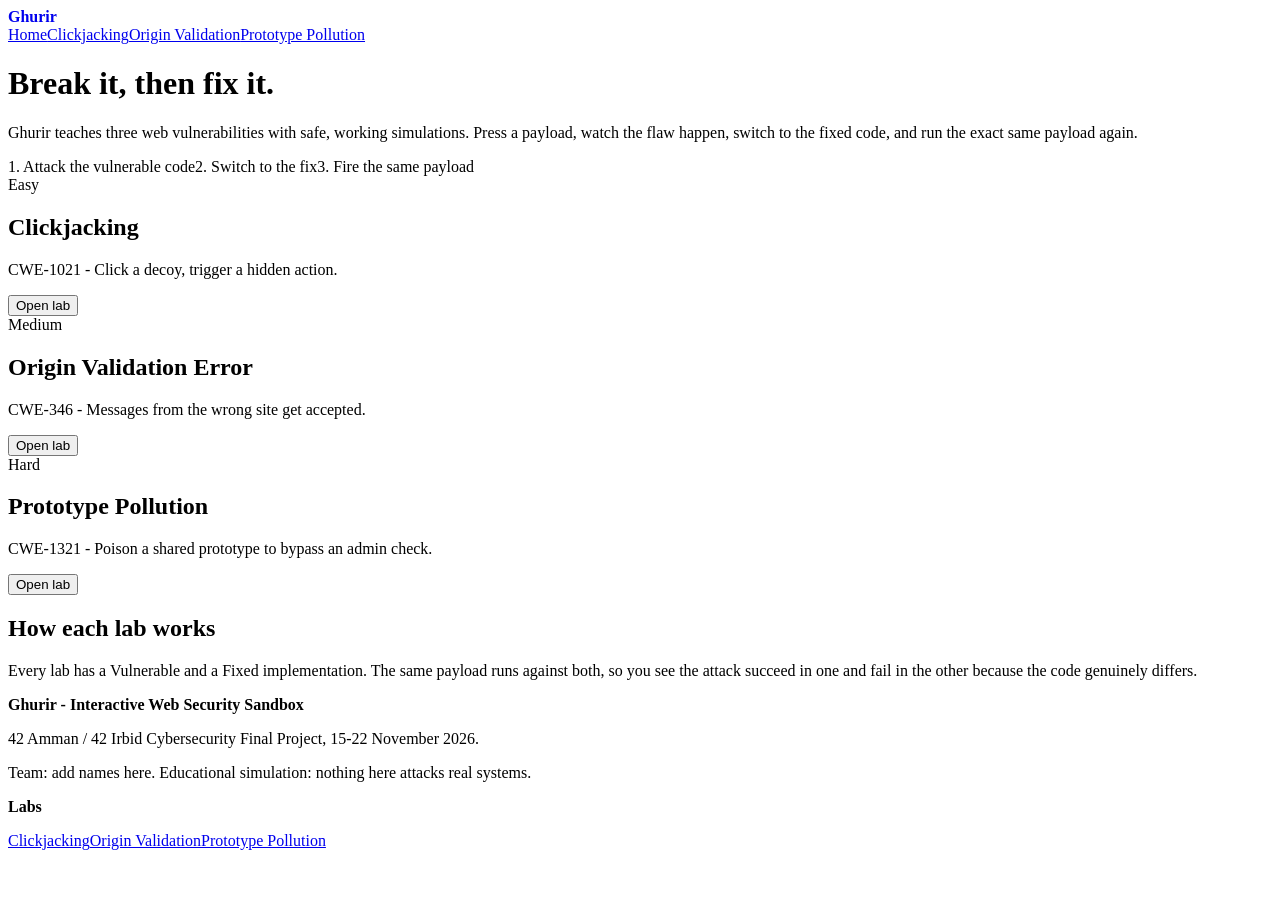
==== index.html @ cf8984d3 "fixed some directories and edited the code with prettier" ====
<!doctype html>
<html lang="en">
  <head>
    <meta charset="utf-8" />
    <meta name="viewport" content="width=device-width,initial-scale=1" />
    <title>Ghurir - Interactive Web Security Sandbox</title>
    <link rel="stylesheet" href="css/style.css" />
  </head>
  <body>
    <header>
      <nav>
        <a href="index.html" style="text-decoration: none"><b>Ghurir</b></a>
        <div class="links">
          <a href="index.html" class="here">Home</a
          ><a href="clickjacking.html">Clickjacking</a
          ><a href="origin-validation.html">Origin Validation</a
          ><a href="prototype-pollution.html">Prototype Pollution</a>
        </div>
      </nav>
    </header>
    <main>
      <div class="hero">
        <h1>Break it, then fix it.</h1>
        <p>
          Ghurir teaches three web vulnerabilities with safe, working
          simulations. Press a payload, watch the flaw happen, switch to the
          fixed code, and run the exact same payload again.
        </p>
        <div class="flow">
          <span class="r">1. Attack the vulnerable code</span
          ><span class="g">2. Switch to the fix</span
          ><span>3. Fire the same payload</span>
        </div>
      </div>
      <div class="grid">
        <div class="card">
          <span class="pill Easy">Easy</span>
          <h2>Clickjacking</h2>
          <p>CWE-1021 - Click a decoy, trigger a hidden action.</p>
          <a href="clickjacking.html"><button>Open lab</button></a>
        </div>
        <div class="card">
          <span class="pill Medium">Medium</span>
          <h2>Origin Validation Error</h2>
          <p>CWE-346 - Messages from the wrong site get accepted.</p>
          <a href="origin-validation.html"><button>Open lab</button></a>
        </div>
        <div class="card">
          <span class="pill Hard">Hard</span>
          <h2>Prototype Pollution</h2>
          <p>CWE-1321 - Poison a shared prototype to bypass an admin check.</p>
          <a href="prototype-pollution.html"><button>Open lab</button></a>
        </div>
      </div>
      <section class="card how">
        <h2>How each lab works</h2>
        <p>
          Every lab has a Vulnerable and a Fixed implementation. The same
          payload runs against both, so you see the attack succeed in one and
          fail in the other because the code genuinely differs.
        </p>
      </section>
    </main>
    <footer>
      <div class="foot">
        <div>
          <p><b>Ghurir - Interactive Web Security Sandbox</b></p>
          <p>
            42 Amman / 42 Irbid Cybersecurity Final Project, 15-22 November
            2026.
          </p>
          <p>
            Team: add names here. Educational simulation: nothing here attacks
            real systems.
          </p>
        </div>
        <div>
          <p><b>Labs</b></p>
          <a href="clickjacking.html">Clickjacking</a
          ><a href="origin-validation.html">Origin Validation</a
          ><a href="prototype-pollution.html">Prototype Pollution</a>
        </div>
      </div>
    </footer>
  </body>
</html>
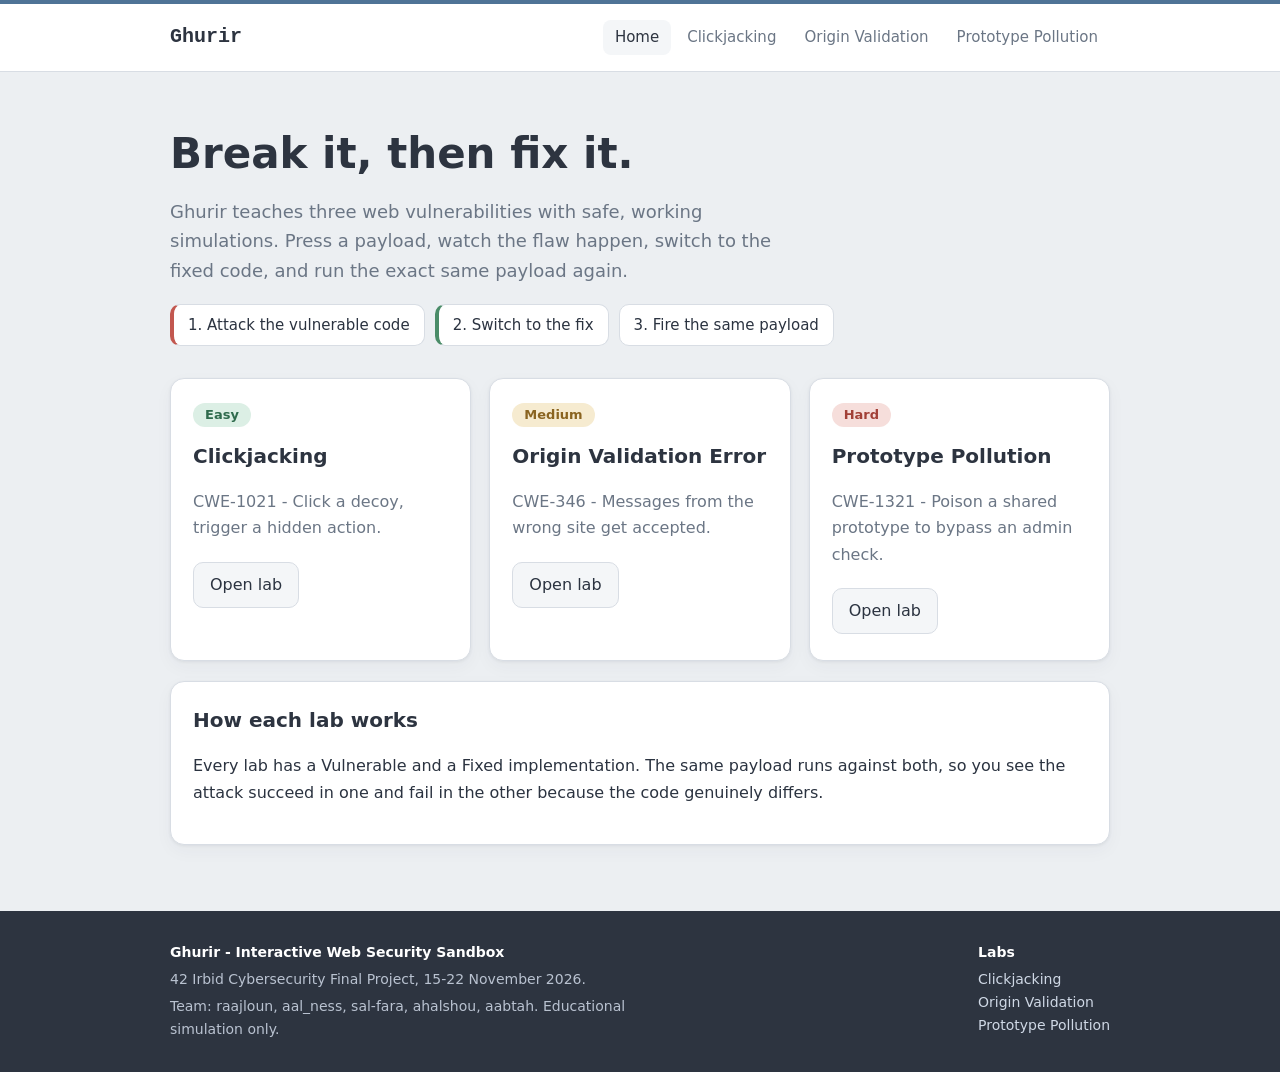
==== commit fd064405: "fixes again" ====
--- a/index.html
+++ b/index.html
@@ -4,17 +4,17 @@
     <meta charset="utf-8" />
     <meta name="viewport" content="width=device-width,initial-scale=1" />
     <title>Ghurir - Interactive Web Security Sandbox</title>
-    <link rel="stylesheet" href="css/style.css" />
+    <link rel="stylesheet" href="assets/css/style.css" />
   </head>
   <body>
     <header>
       <nav>
         <a href="index.html" style="text-decoration: none"><b>Ghurir</b></a>
         <div class="links">
-          <a href="index.html" class="here">Home</a
-          ><a href="clickjacking.html">Clickjacking</a
-          ><a href="origin-validation.html">Origin Validation</a
-          ><a href="prototype-pollution.html">Prototype Pollution</a>
+          <a href="index.html" class="here">Home</a>
+          <a href="labs/clickjacking.html">Clickjacking</a>
+          <a href="labs/origin-validation.html">Origin Validation</a>
+          <a href="labs/prototype-pollution.html">Prototype Pollution</a>
         </div>
       </nav>
     </header>
@@ -27,9 +27,9 @@
           fixed code, and run the exact same payload again.
         </p>
         <div class="flow">
-          <span class="r">1. Attack the vulnerable code</span
-          ><span class="g">2. Switch to the fix</span
-          ><span>3. Fire the same payload</span>
+          <span class="r">1. Attack the vulnerable code</span>
+          <span class="g">2. Switch to the fix</span>
+          <span>3. Fire the same payload</span>
         </div>
       </div>
       <div class="grid">
@@ -37,19 +37,19 @@
           <span class="pill Easy">Easy</span>
           <h2>Clickjacking</h2>
           <p>CWE-1021 - Click a decoy, trigger a hidden action.</p>
-          <a href="clickjacking.html"><button>Open lab</button></a>
+          <a href="labs/clickjacking.html"><button>Open lab</button></a>
         </div>
         <div class="card">
           <span class="pill Medium">Medium</span>
           <h2>Origin Validation Error</h2>
           <p>CWE-346 - Messages from the wrong site get accepted.</p>
-          <a href="origin-validation.html"><button>Open lab</button></a>
+          <a href="labs/origin-validation.html"><button>Open lab</button></a>
         </div>
         <div class="card">
           <span class="pill Hard">Hard</span>
           <h2>Prototype Pollution</h2>
           <p>CWE-1321 - Poison a shared prototype to bypass an admin check.</p>
-          <a href="prototype-pollution.html"><button>Open lab</button></a>
+          <a href="labs/prototype-pollution.html"><button>Open lab</button></a>
         </div>
       </div>
       <section class="card how">
@@ -65,20 +65,17 @@
       <div class="foot">
         <div>
           <p><b>Ghurir - Interactive Web Security Sandbox</b></p>
+          <p>42 Irbid Cybersecurity Final Project, 15-22 November 2026.</p>
           <p>
-            42 Amman / 42 Irbid Cybersecurity Final Project, 15-22 November
-            2026.
-          </p>
-          <p>
-            Team: add names here. Educational simulation: nothing here attacks
-            real systems.
+            Team: raajloun, aal_ness, sal-fara, ahalshou, aabtah. Educational
+            simulation only.
           </p>
         </div>
         <div>
           <p><b>Labs</b></p>
-          <a href="clickjacking.html">Clickjacking</a
-          ><a href="origin-validation.html">Origin Validation</a
-          ><a href="prototype-pollution.html">Prototype Pollution</a>
+          <a href="labs/clickjacking.html">Clickjacking</a>
+          <a href="labs/origin-validation.html">Origin Validation</a>
+          <a href="labs/prototype-pollution.html">Prototype Pollution</a>
         </div>
       </div>
     </footer>
--- a/assets/css/style.css
+++ b/assets/css/style.css
@@ -0,0 +1,430 @@
+:root {
+  --bg: #eceff2;
+  --card: #fff;
+  --bd: #d8dde4;
+  --tx: #2b3340;
+  --mu: #6b7685;
+  --ac: #4f7396;
+  --soft: #f4f6f8;
+  --slate: #2d3440;
+  --bad: #c2574f;
+  --ok: #4a8c68;
+}
+* {
+  box-sizing: border-box;
+}
+body {
+  margin: 0;
+  background: var(--bg);
+  color: var(--tx);
+  font:
+    16px/1.65 system-ui,
+    -apple-system,
+    "Segoe UI",
+    sans-serif;
+  min-height: 100vh;
+  display: flex;
+  flex-direction: column;
+}
+body::before {
+  content: "";
+  position: fixed;
+  inset: 0 0 auto;
+  height: 4px;
+  background: var(--ac);
+  z-index: 9;
+  transition: background 0.3s;
+}
+body[data-state="vulnerable"]::before {
+  background: var(--bad);
+}
+body[data-state="fixed"]::before {
+  background: var(--ok);
+}
+header {
+  background: var(--card);
+  border-bottom: 1px solid var(--bd);
+  margin-top: 4px;
+}
+nav,
+main,
+.foot {
+  width: 100%;
+  max-width: 980px;
+  margin: auto;
+  padding: 16px 20px;
+}
+nav {
+  display: flex;
+  justify-content: space-between;
+  align-items: center;
+  gap: 12px;
+  flex-wrap: wrap;
+}
+nav b {
+  font:
+    700 20px ui-monospace,
+    Menlo,
+    Consolas,
+    monospace;
+  color: var(--slate);
+}
+nav .links {
+  display: flex;
+  gap: 4px;
+  flex-wrap: wrap;
+}
+nav .links a {
+  color: var(--mu);
+  text-decoration: none;
+  padding: 5px 12px;
+  border-radius: 8px;
+  font-size: 15px;
+}
+nav .links a:hover,
+nav .links a.here {
+  background: var(--soft);
+  color: var(--slate);
+}
+main {
+  flex: 1;
+}
+a {
+  color: var(--ac);
+}
+h1 {
+  font-size: clamp(28px, 5vw, 42px);
+  line-height: 1.15;
+  margin: 0.3em 0;
+  color: var(--slate);
+}
+h2 {
+  font-size: 20px;
+  margin: 0 0 10px;
+  color: var(--slate);
+}
+.tag {
+  display: inline-block;
+  margin: 0 0 6px;
+  padding: 2px 12px;
+  border: 1px solid var(--bd);
+  border-radius: 99px;
+  color: var(--ac);
+  font:
+    13px ui-monospace,
+    monospace;
+  background: var(--card);
+}
+.hero {
+  padding: 30px 0 6px;
+}
+.hero p {
+  font-size: 18px;
+  color: var(--mu);
+  max-width: 620px;
+}
+.flow {
+  display: flex;
+  gap: 10px;
+  flex-wrap: wrap;
+  margin: 18px 0 26px;
+}
+.flow span {
+  padding: 8px 14px;
+  border-radius: 10px;
+  border: 1px solid var(--bd);
+  background: var(--card);
+  font-size: 15px;
+}
+.flow .r {
+  border-left: 4px solid var(--bad);
+}
+.flow .g {
+  border-left: 4px solid var(--ok);
+}
+.card {
+  background: var(--card);
+  border: 1px solid var(--bd);
+  border-radius: 14px;
+  padding: 22px;
+  margin: 20px 0;
+  box-shadow:
+    0 1px 3px #2b334012,
+    0 6px 18px #2b33400a;
+}
+.grid {
+  display: grid;
+  grid-template-columns: repeat(auto-fit, minmax(260px, 1fr));
+  gap: 18px;
+}
+.grid .card {
+  margin: 0;
+  transition:
+    transform 0.2s,
+    box-shadow 0.2s;
+}
+.grid .card:hover {
+  transform: translateY(-3px);
+  box-shadow: 0 10px 24px #2b334018;
+}
+.grid h2 {
+  margin-top: 12px;
+}
+.grid p {
+  color: var(--mu);
+}
+.pill {
+  display: inline-block;
+  border-radius: 99px;
+  padding: 1px 12px;
+  font-size: 13px;
+  font-weight: 600;
+  color: #2f6b4d;
+  background: #dcefe5;
+}
+.pill.Medium {
+  color: #8a6420;
+  background: #f6ebd0;
+}
+.pill.Hard {
+  color: #a24037;
+  background: #f6dedb;
+}
+.lab {
+  counter-reset: s;
+}
+.lab section.card h2::before {
+  counter-increment: s;
+  content: counter(s);
+  display: inline-grid;
+  place-items: center;
+  width: 28px;
+  height: 28px;
+  margin-right: 10px;
+  border-radius: 50%;
+  background: var(--soft);
+  border: 1px solid var(--bd);
+  color: var(--ac);
+  font-size: 15px;
+}
+.steps {
+  color: var(--mu);
+  margin: 0 0 12px;
+}
+.steps b {
+  color: var(--tx);
+}
+pre {
+  background: var(--slate);
+  color: #e4e8ee;
+  border-radius: 10px;
+  padding: 12px 0;
+  overflow-x: auto;
+  font:
+    13.5px/1.7 ui-monospace,
+    Menlo,
+    Consolas,
+    monospace;
+  margin: 0 0 12px;
+}
+pre span {
+  display: block;
+  padding: 0 14px;
+  white-space: pre;
+}
+pre .hl {
+  background: #c2574f40;
+  border-left: 4px solid #e57f77;
+  font-weight: 700;
+  color: #fff;
+}
+pre.fix .hl {
+  background: #4a8c6840;
+  border-left-color: #6fc79a;
+}
+button {
+  background: var(--soft);
+  color: var(--tx);
+  border: 1px solid var(--bd);
+  border-radius: 10px;
+  padding: 9px 16px;
+  cursor: pointer;
+  font: inherit;
+  margin: 4px 6px 4px 0;
+  transition:
+    transform 0.1s,
+    border-color 0.2s,
+    background 0.2s;
+}
+button:hover,
+button:focus-visible {
+  border-color: var(--ac);
+  background: #fff;
+  outline: none;
+}
+button:active {
+  transform: scale(0.97);
+}
+button.atk {
+  background: #fbefee;
+  border-color: #e6bcb8;
+  color: #8c3b34;
+}
+button.atk:hover {
+  border-color: var(--bad);
+}
+button[data-reset] {
+  background: none;
+}
+button[data-rerun] {
+  background: #e8eff6;
+  border-color: #b9cde0;
+  color: #2f5272;
+}
+.sw {
+  display: inline-flex;
+  padding: 4px;
+  border-radius: 12px;
+  background: var(--soft);
+  border: 1px solid var(--bd);
+  margin: 0 0 12px;
+}
+.sw button {
+  margin: 0;
+  border: 0;
+  background: none;
+  padding: 8px 22px;
+  font-weight: 600;
+  color: var(--mu);
+}
+.sw button.on {
+  color: #fff;
+  background: var(--bad);
+}
+.sw button[data-mode="fixed"].on {
+  background: var(--ok);
+}
+.out {
+  margin: 14px 0;
+  padding: 14px 16px;
+  border-left: 5px solid var(--bd);
+  background: var(--soft);
+  border-radius: 10px;
+}
+.out strong {
+  display: block;
+  font-size: 18px;
+}
+.out.bad {
+  border-color: var(--bad);
+  background: #fbeeed;
+}
+.out.bad strong {
+  color: var(--bad);
+}
+.out.bad strong::before {
+  content: "\2716  ";
+}
+.out.good {
+  border-color: var(--ok);
+  background: #ebf5ef;
+}
+.out.good strong {
+  color: var(--ok);
+}
+.out.good strong::before {
+  content: "\2714  ";
+}
+.stage {
+  position: relative;
+  height: 110px;
+  background: #dfe4ea;
+  border-radius: 12px;
+  overflow: hidden;
+  margin: 10px 0;
+}
+.stage iframe {
+  position: absolute;
+  inset: 0;
+  width: 100%;
+  height: 100%;
+  border: 0;
+  opacity: 0;
+  pointer-events: none;
+}
+.stage iframe.live {
+  pointer-events: auto;
+}
+.fake {
+  padding: 0;
+  white-space: nowrap;
+  position: absolute;
+  left: 10px;
+  top: 32px;
+  width: 150px;
+  height: 38px;
+  background: #16a34a;
+  color: #fff;
+  border: 0;
+  margin: 0;
+  border-radius: 6px;
+}
+.stage .hint {
+  position: absolute;
+  right: 12px;
+  top: 8px;
+  color: var(--mu);
+  font-size: 13px;
+}
+#log {
+  padding-left: 18px;
+  font:
+    13px ui-monospace,
+    monospace;
+  color: var(--mu);
+  max-height: 180px;
+  overflow: auto;
+}
+#balance {
+  font-size: 22px;
+  color: var(--ac);
+}
+#inspect {
+  background: var(--soft) !important;
+  color: var(--tx);
+  border: 1px solid var(--bd);
+  border-radius: 10px;
+  font:
+    13px/1.6 ui-monospace,
+    monospace;
+  overflow-x: auto;
+}
+footer {
+  background: var(--slate);
+  color: #b9c2d0;
+  font-size: 14px;
+  margin-top: 30px;
+}
+.foot {
+  display: flex;
+  justify-content: space-between;
+  gap: 20px;
+  flex-wrap: wrap;
+  padding-top: 26px;
+  padding-bottom: 26px;
+}
+footer b {
+  color: #fff;
+}
+footer a {
+  color: #cfd8e5;
+  display: block;
+  text-decoration: none;
+}
+footer a:hover {
+  color: #fff;
+}
+footer p {
+  margin: 4px 0;
+  max-width: 460px;
+}
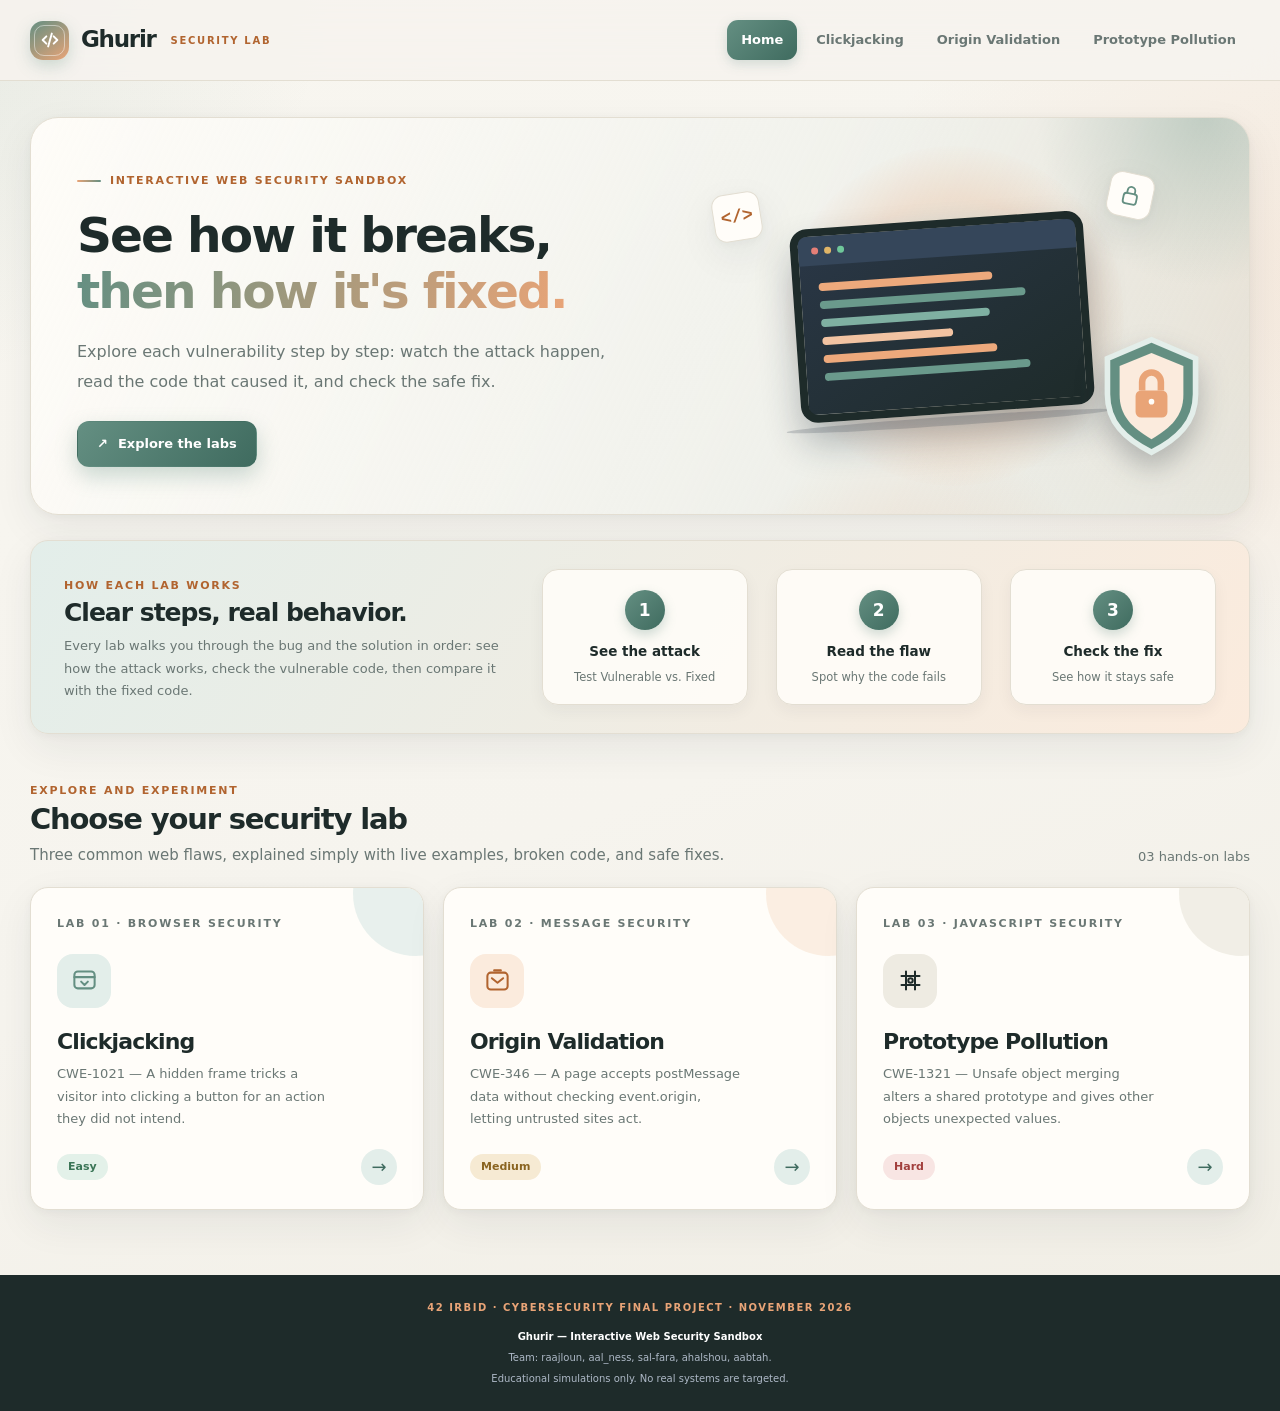
==== commit e6796ccd: ":)" ====
--- a/index.html
+++ b/index.html
@@ -1,83 +1,113 @@
 <!doctype html>
 <html lang="en">
-  <head>
-    <meta charset="utf-8" />
-    <meta name="viewport" content="width=device-width,initial-scale=1" />
-    <title>Ghurir - Interactive Web Security Sandbox</title>
-    <link rel="stylesheet" href="assets/css/style.css" />
-  </head>
-  <body>
-    <header>
-      <nav>
-        <a href="index.html" style="text-decoration: none"><b>Ghurir</b></a>
-        <div class="links">
-          <a href="index.html" class="here">Home</a>
-          <a href="labs/clickjacking.html">Clickjacking</a>
-          <a href="labs/origin-validation.html">Origin Validation</a>
-          <a href="labs/prototype-pollution.html">Prototype Pollution</a>
-        </div>
-      </nav>
-    </header>
-    <main>
-      <div class="hero">
-        <h1>Break it, then fix it.</h1>
-        <p>
-          Ghurir teaches three web vulnerabilities with safe, working
-          simulations. Press a payload, watch the flaw happen, switch to the
-          fixed code, and run the exact same payload again.
-        </p>
-        <div class="flow">
-          <span class="r">1. Attack the vulnerable code</span>
-          <span class="g">2. Switch to the fix</span>
-          <span>3. Fire the same payload</span>
-        </div>
+<head>
+  <meta charset="utf-8" />
+  <meta name="viewport" content="width=device-width,initial-scale=1" />
+  <meta name="theme-color" content="#F6F4EE" />
+  <meta name="description" content="Ghurir — three safe, interactive web security labs where you see how vulnerabilities happen, read the broken code, and check the fix." />
+  <title>Ghurir — Interactive Web Security Sandbox</title>
+  <link rel="stylesheet" href="assets/css/style.css" />
+</head>
+<body>
+<header>
+  <nav aria-label="Primary navigation">
+    <a class="brand" href="index.html" aria-label="Ghurir home">
+      <span class="brand-mark"><svg viewBox="0 0 24 24" fill="none" stroke="currentColor" stroke-width="2.1" stroke-linecap="round" stroke-linejoin="round" aria-hidden="true"><path d="m8 8-4 4 4 4M16 8l4 4-4 4M14 5l-4 14"/></svg></span>
+      <span class="brand-name">Ghurir</span><span class="brand-meta">Security Lab</span>
+    </a>
+    <div class="links">
+      <a href="index.html" class="here" aria-current="page">Home</a>
+      <a href="labs/clickjacking.html">Clickjacking</a>
+      <a href="labs/origin-validation.html">Origin Validation</a>
+      <a href="labs/prototype-pollution.html">Prototype Pollution</a>
+    </div>
+  </nav>
+</header>
+<main class="home-main">
+  <section class="hero" aria-labelledby="hero-title">
+    <div class="hero-copy">
+      <span class="eyebrow">Interactive web security sandbox</span>
+      <h1 id="hero-title">See how it breaks,<br /><em>then how it's fixed.</em></h1>
+      <p>Explore each vulnerability step by step: watch the attack happen, read the code that caused it, and check the safe fix.</p>
+      <div class="hero-actions">
+        <a class="btn btn-primary" href="#labs"><span aria-hidden="true">↗</span> Explore the labs</a>
       </div>
-      <div class="grid">
-        <div class="card">
-          <span class="pill Easy">Easy</span>
-          <h2>Clickjacking</h2>
-          <p>CWE-1021 - Click a decoy, trigger a hidden action.</p>
-          <a href="labs/clickjacking.html"><button>Open lab</button></a>
-        </div>
-        <div class="card">
-          <span class="pill Medium">Medium</span>
-          <h2>Origin Validation Error</h2>
-          <p>CWE-346 - Messages from the wrong site get accepted.</p>
-          <a href="labs/origin-validation.html"><button>Open lab</button></a>
-        </div>
-        <div class="card">
-          <span class="pill Hard">Hard</span>
-          <h2>Prototype Pollution</h2>
-          <p>CWE-1321 - Poison a shared prototype to bypass an admin check.</p>
-          <a href="labs/prototype-pollution.html"><button>Open lab</button></a>
-        </div>
+    </div>
+    <div class="hero-art" aria-hidden="true">
+      <div class="art-halo"></div>
+      <div class="art-screen">
+        <div class="art-screen-top"><span class="art-dot"></span><span class="art-dot"></span><span class="art-dot"></span></div>
+        <div class="art-screen-code"><div class="code-line c2"></div><div class="code-line c3"></div><div class="code-line c5"></div><div class="code-line c4"></div><div class="code-line c2"></div><div class="code-line c3"></div></div>
       </div>
-      <section class="card how">
-        <h2>How each lab works</h2>
-        <p>
-          Every lab has a Vulnerable and a Fixed implementation. The same
-          payload runs against both, so you see the attack succeed in one and
-          fail in the other because the code genuinely differs.
-        </p>
-      </section>
-    </main>
-    <footer>
-      <div class="foot">
-        <div>
-          <p><b>Ghurir - Interactive Web Security Sandbox</b></p>
-          <p>42 Irbid Cybersecurity Final Project, 15-22 November 2026.</p>
-          <p>
-            Team: raajloun, aal_ness, sal-fara, ahalshou, aabtah. Educational
-            simulation only.
-          </p>
-        </div>
-        <div>
-          <p><b>Labs</b></p>
-          <a href="labs/clickjacking.html">Clickjacking</a>
-          <a href="labs/origin-validation.html">Origin Validation</a>
-          <a href="labs/prototype-pollution.html">Prototype Pollution</a>
-        </div>
+      <div class="art-shield"><svg viewBox="0 0 110 128" fill="none"><path d="M55 4 102 24v38c0 30-19 48-47 62C27 110 8 92 8 62V24L55 4Z" style="fill:var(--primary);stroke:var(--primary-soft)" stroke-width="6"/><path d="M55 18 89 32v31c0 22-13 35-34 47-21-12-34-25-34-47V32l34-14Z" style="fill:var(--accent-soft)"/><rect x="38" y="58" width="34" height="29" rx="6" style="fill:var(--accent)"/><path d="M45 58v-9a10 10 0 0 1 20 0v9" style="stroke:var(--accent)" stroke-width="7"/><circle cx="55" cy="70" r="3" style="fill:var(--card)"/></svg></div>
+      <div class="art-spark code">&lt;/&gt;</div>
+      <div class="art-spark lock"><svg width="23" height="23" viewBox="0 0 24 24" fill="none" stroke="currentColor" stroke-width="1.9" stroke-linecap="round"><rect x="5" y="10" width="14" height="11" rx="3"/><path d="M8 10V7a4 4 0 1 1 8 0v3"/></svg></div>
+    </div>
+  </section>
+  <section class="card how" id="how-it-works">
+    <div>
+      <span class="section-kicker">How each lab works</span>
+      <h2>Clear steps, real behavior.</h2>
+      <p>Every lab walks you through the bug and the solution in order: see how the attack works, check the vulnerable code, then compare it with the fixed code.</p>
+    </div>
+    <div class="flow">
+      <div class="flow-step">
+        <div class="flow-num">1</div>
+        <b>See the attack</b>
+        <small>Test Vulnerable vs. Fixed</small>
       </div>
-    </footer>
-  </body>
-</html>
+      <div class="flow-step">
+        <div class="flow-num">2</div>
+        <b>Read the flaw</b>
+        <small>Spot why the code fails</small>
+      </div>
+      <div class="flow-step">
+        <div class="flow-num">3</div>
+        <b>Check the fix</b>
+        <small>See how it stays safe</small>
+      </div>
+    </div>
+  </section>
+  <div id="labs" class="section-heading">
+    <div>
+      <span class="section-kicker">Explore and experiment</span>
+      <h2>Choose your security lab</h2>
+      <p>Three common web flaws, explained simply with live examples, broken code, and safe fixes.</p>
+    </div>
+    <span class="section-note">03 hands-on labs</span>
+  </div>
+  <section class="grid" aria-label="Security labs">
+    <article class="card lab-card" style="--lab-tint:var(--primary-soft);--lab-icon:var(--primary)">
+      <span class="lab-num">Lab 01 · Browser security</span>
+      <div class="lab-icon"><svg viewBox="0 0 24 24" fill="none" stroke="currentColor" stroke-width="1.8" stroke-linecap="round" stroke-linejoin="round" aria-hidden="true"><rect x="3" y="4" width="18" height="15" rx="3"/><path d="M3 9h18m-12 4 3 3 3-3"/></svg></div>
+      <h3>Clickjacking</h3>
+      <p>CWE-1021 — A hidden frame tricks a visitor into clicking a button for an action they did not intend.</p>
+      <div class="card-bottom"><span class="pill Easy">Easy</span><a class="round-arrow" href="labs/clickjacking.html" aria-label="Open Clickjacking lab">→</a></div>
+    </article>
+    <article class="card lab-card" style="--lab-tint:var(--accent-soft);--lab-icon:var(--accent-deep)">
+      <span class="lab-num">Lab 02 · Message security</span>
+      <div class="lab-icon"><svg viewBox="0 0 24 24" fill="none" stroke="currentColor" stroke-width="1.8" stroke-linecap="round" stroke-linejoin="round" aria-hidden="true"><rect x="3" y="5" width="18" height="15" rx="3"/><path d="m7 10 5 4 5-4M9 3h6"/></svg></div>
+      <h3>Origin Validation</h3>
+      <p>CWE-346 — A page accepts postMessage data without checking event.origin, letting untrusted sites act.</p>
+      <div class="card-bottom"><span class="pill Medium">Medium</span><a class="round-arrow" href="labs/origin-validation.html" aria-label="Open Origin Validation lab">→</a></div>
+    </article>
+    <article class="card lab-card" style="--lab-tint:var(--bg-2);--lab-icon:var(--code)">
+      <span class="lab-num">Lab 03 · JavaScript security</span>
+      <div class="lab-icon"><svg viewBox="0 0 24 24" fill="none" stroke="currentColor" stroke-width="1.8" stroke-linecap="round" stroke-linejoin="round" aria-hidden="true"><path d="M4 8h16M8 4v16M16 4v16M4 16h16"/><circle cx="12" cy="12" r="2"/></svg></div>
+      <h3>Prototype Pollution</h3>
+      <p>CWE-1321 — Unsafe object merging alters a shared prototype and gives other objects unexpected values.</p>
+      <div class="card-bottom"><span class="pill Hard">Hard</span><a class="round-arrow" href="labs/prototype-pollution.html" aria-label="Open Prototype Pollution lab">→</a></div>
+    </article>
+  </section>
+</main>
+<footer>
+  <div class="foot">
+    <p class="footer-kicker">42 Irbid · Cybersecurity Final Project · November 2026</p>
+    <p><b>Ghurir — Interactive Web Security Sandbox</b></p>
+    <p>Team: raajloun, aal_ness, sal-fara, ahalshou, aabtah.</p>
+    <p>Educational simulations only. No real systems are targeted.</p>
+  </div>
+</footer>
+<script src="assets/js/ui.js"></script>
+</body>
+</html>
--- a/assets/css/style.css
+++ b/assets/css/style.css
@@ -1,430 +1,409 @@
+/* ==========================================================
+   GHURIR — Unified visual identity (Sage × Soft Apricot)
+   Change a colour ONCE in :root and the whole site follows.
+   ========================================================== */
+
+/* 1. DESIGN TOKENS ---------------------------------------- */
 :root {
-  --bg: #eceff2;
-  --card: #fff;
-  --bd: #d8dde4;
-  --tx: #2b3340;
-  --mu: #6b7685;
-  --ac: #4f7396;
-  --soft: #f4f6f8;
-  --slate: #2d3440;
-  --bad: #c2574f;
-  --ok: #4a8c68;
-}
-* {
-  box-sizing: border-box;
-}
+  color-scheme: light;
+  --primary:      #648F82;   --primary-deep: #3F6B5F;
+  --primary-soft: #E3EEEA;   --primary-line: #CFE0DA;   --p-rgb: 100 143 130;
+  --accent:       #E9A477;   --accent-deep:  #B1642F;
+  --accent-soft:  #FBEBDD;   --accent-line:  #F3D2B9;   --a-rgb: 233 164 119;
+  --on-accent:    #3B2412;
+
+  --bg: #F6F4EE; --bg-2: #EEEBE2; --card: #FFFDF9; --bd: #E3DED2;
+  --code: #1E2B2A; --code-2: #2A3A38;
+  --code-a: #7FB0A2; --code-a2: #6A9A8C; --code-b: #EDA97C; --code-b2: #F2C3A2;
+  --tx: #2A3533; --mu: #6A7774; --slate: #2A3533;
+
+  --bad: #BC4B49; --bad-soft: #F8E5E3;
+  --ok:  #4A8C68; --ok-soft:  #E3F1E9;
+
+  --shadow: 0 14px 40px rgba(31,42,55,.07), 0 2px 8px rgba(31,42,55,.04);
+  --shadow-hover: 0 22px 48px rgba(31,42,55,.13), 0 4px 12px rgba(31,42,55,.06);
+  --radius: 18px;
+}
+
+/* 2. BASE -------------------------------------------------- */
+*, *::before, *::after { box-sizing: border-box }
+html { scroll-behavior: smooth; scroll-padding-top: 108px }
 body {
-  margin: 0;
-  background: var(--bg);
-  color: var(--tx);
-  font:
-    16px/1.65 system-ui,
-    -apple-system,
-    "Segoe UI",
-    sans-serif;
-  min-height: 100vh;
-  display: flex;
-  flex-direction: column;
-}
+  margin: 0; min-height: 100vh; display: flex; flex-direction: column;
+  color: var(--tx); font: 15px/1.7 system-ui, -apple-system, "Segoe UI", sans-serif;
+  overflow-x: hidden;
+  background:
+    radial-gradient(ellipse 640px 520px at -12% 0%,  rgb(var(--p-rgb) / .14), transparent 75%),
+    radial-gradient(ellipse 700px 520px at 108% 20%, rgb(var(--a-rgb) / .16),  transparent 77%),
+    linear-gradient(160deg, #F8F6F0 0%, var(--bg) 55%, #F0EDE4 100%);
+}
+
+/* Reading-progress bar (width set by ui.js, state by main.js) */
 body::before {
-  content: "";
-  position: fixed;
-  inset: 0 0 auto;
-  height: 4px;
-  background: var(--ac);
-  z-index: 9;
-  transition: background 0.3s;
-}
-body[data-state="vulnerable"]::before {
-  background: var(--bad);
-}
-body[data-state="fixed"]::before {
-  background: var(--ok);
-}
+  content: ""; position: fixed; z-index: 1000; top: 0; left: 0; height: 3px;
+  width: var(--scroll-progress, 0%);
+  background: linear-gradient(90deg, var(--primary), var(--accent));
+  transition: width .08s linear, background .3s; pointer-events: none;
+}
+body[data-state="vulnerable"]::before { background: var(--bad) }
+body[data-state="fixed"]::before      { background: var(--ok)  }
+
+::selection { background: var(--primary-line); color: var(--code) }
+a { color: var(--primary-deep); text-underline-offset: 3px }
+a:hover { color: var(--accent) }
+a:focus-visible, button:focus-visible { outline: 3px solid var(--primary); outline-offset: 3px }
+button { font: inherit; cursor: pointer }
+h1, h2, h3, h4, p { margin-top: 0 }
+h1, h2, h3, h4 { letter-spacing: -.04em; line-height: 1.23; color: var(--code) }
+h1 { font-size: clamp(34px, 4.3vw, 58px); font-weight: 830 }
+h2 { font-size: 22px; font-weight: 760; margin-bottom: 12px }
+h3 { font-size: 16px; margin-bottom: 7px }
+p  { margin-bottom: 13px }
+ul:not(#log) { padding-left: 20px }
+li { margin-bottom: 8px }
+
+/* 3. HEADER + NAV ----------------------------------------- */
 header {
-  background: var(--card);
+  position: sticky; top: 0; z-index: 90;
+  background: rgba(246,243,238,.88); backdrop-filter: blur(20px); -webkit-backdrop-filter: blur(20px);
   border-bottom: 1px solid var(--bd);
-  margin-top: 4px;
-}
-nav,
-main,
-.foot {
-  width: 100%;
-  max-width: 980px;
-  margin: auto;
-  padding: 16px 20px;
-}
-nav {
-  display: flex;
-  justify-content: space-between;
-  align-items: center;
-  gap: 12px;
-  flex-wrap: wrap;
-}
-nav b {
-  font:
-    700 20px ui-monospace,
-    Menlo,
-    Consolas,
-    monospace;
-  color: var(--slate);
-}
-nav .links {
-  display: flex;
-  gap: 4px;
-  flex-wrap: wrap;
-}
-nav .links a {
-  color: var(--mu);
-  text-decoration: none;
-  padding: 5px 12px;
-  border-radius: 8px;
-  font-size: 15px;
-}
-nav .links a:hover,
-nav .links a.here {
-  background: var(--soft);
-  color: var(--slate);
-}
-main {
-  flex: 1;
-}
-a {
-  color: var(--ac);
-}
-h1 {
-  font-size: clamp(28px, 5vw, 42px);
-  line-height: 1.15;
-  margin: 0.3em 0;
-  color: var(--slate);
-}
-h2 {
-  font-size: 20px;
-  margin: 0 0 10px;
-  color: var(--slate);
-}
-.tag {
-  display: inline-block;
-  margin: 0 0 6px;
-  padding: 2px 12px;
-  border: 1px solid var(--bd);
-  border-radius: 99px;
-  color: var(--ac);
-  font:
-    13px ui-monospace,
-    monospace;
-  background: var(--card);
-}
+}
+nav, main, .foot { width: min(100% - 56px, 1220px); margin-inline: auto }
+nav { min-height: 80px; display: flex; align-items: center; justify-content: space-between; gap: 26px; padding-block: 12px }
+.brand { display: inline-flex; align-items: center; gap: 12px; text-decoration: none; white-space: nowrap; color: var(--code) }
+.brand:hover { color: var(--code) }
+.brand-mark {
+  width: 39px; height: 39px; border-radius: 13px; display: grid; place-items: center; color: #fff;
+  background: linear-gradient(145deg, var(--primary), var(--accent));
+  box-shadow: 0 6px 16px rgb(var(--p-rgb) / .28); position: relative; isolation: isolate;
+}
+.brand-mark::after { content: ""; inset: 4px; position: absolute; border: 1px solid rgba(255,255,255,.45); border-radius: 10px; z-index: -1 }
+.brand-mark svg { width: 22px; height: 22px }
+.brand-name { font-weight: 800; letter-spacing: -.055em; font-size: 23px }
+.brand-meta { font-size: 10px; font-weight: 750; letter-spacing: .17em; text-transform: uppercase; color: var(--accent-deep); margin-left: 3px; align-self: center }
+nav .links { display: flex; align-items: center; justify-content: flex-end; gap: 5px; flex-wrap: wrap }
+nav .links a { color: var(--mu); text-decoration: none; padding: 9px 14px; border-radius: 11px; font-size: 13px; font-weight: 650; transition: background .2s, color .2s, transform .2s }
+nav .links a:hover { color: var(--primary-deep); background: var(--primary-soft); transform: translateY(-1px) }
+nav .links a.here { background: linear-gradient(135deg, var(--primary), var(--primary-deep)); color: #fff; box-shadow: 0 4px 12px rgb(var(--p-rgb) / .25) }
+main { flex: 1; padding: 36px 0 65px }
+
+/* 4. SHARED PIECES ---------------------------------------- */
+.eyebrow { display: inline-flex; align-items: center; gap: 9px; font-size: 11px; text-transform: uppercase; letter-spacing: .16em; font-weight: 800; color: var(--accent-deep); margin-bottom: 18px }
+.eyebrow::before { content: ""; display: block; width: 24px; height: 2px; border-radius: 4px; background: linear-gradient(90deg, var(--accent), var(--primary)) }
+.tag { display: inline-flex; align-items: center; width: fit-content; gap: 8px; border: 1px solid var(--primary-line); border-radius: 99px; padding: 6px 14px; background: var(--primary-soft); color: var(--primary-deep); font: 650 12px/1.4 ui-monospace, SFMono-Regular, Menlo, Consolas, monospace; margin: 0 0 10px }
+.card { background: var(--card); border: 1px solid var(--bd); border-radius: var(--radius); padding: 27px 30px; margin: 18px 0; box-shadow: var(--shadow) }
+.pill { display: inline-block; background: var(--ok-soft); color: #3A7556; padding: 4px 11px; border-radius: 999px; font-size: 11px; font-weight: 800 }
+.pill.Medium { background: #F6EAD3; color: #8A6420 }
+.pill.Hard   { background: var(--bad-soft); color: #A23F3D }
+.btn { display: inline-flex; align-items: center; justify-content: center; gap: 10px; min-height: 44px; padding: 11px 19px; border-radius: 12px; text-decoration: none; font-size: 13px; font-weight: 750; border: 1px solid transparent; transition: transform .23s, box-shadow .23s, background .23s, color .23s }
+.btn:hover { transform: translateY(-2px) }
+.btn-primary { background: linear-gradient(130deg, var(--primary), var(--primary-deep)); color: #fff; box-shadow: 0 9px 21px rgb(var(--p-rgb) / .32) }
+.btn-primary:hover { color: #fff; box-shadow: 0 13px 26px rgb(var(--p-rgb) / .42) }
+.btn-secondary { border-color: var(--accent-line); color: var(--accent-deep); background: var(--accent-soft) }
+.btn-secondary:hover { background: var(--accent-line); color: var(--accent-deep) }
+
+/* 5. HOME — HERO & LAB CARDS ------------------------------ */
 .hero {
-  padding: 30px 0 6px;
-}
-.hero p {
-  font-size: 18px;
-  color: var(--mu);
-  max-width: 620px;
-}
-.flow {
-  display: flex;
-  gap: 10px;
-  flex-wrap: wrap;
-  margin: 18px 0 26px;
-}
-.flow span {
-  padding: 8px 14px;
-  border-radius: 10px;
-  border: 1px solid var(--bd);
-  background: var(--card);
-  font-size: 15px;
-}
-.flow .r {
-  border-left: 4px solid var(--bad);
-}
-.flow .g {
-  border-left: 4px solid var(--ok);
-}
-.card {
-  background: var(--card);
-  border: 1px solid var(--bd);
-  border-radius: 14px;
-  padding: 22px;
-  margin: 20px 0;
-  box-shadow:
-    0 1px 3px #2b334012,
-    0 6px 18px #2b33400a;
-}
-.grid {
-  display: grid;
-  grid-template-columns: repeat(auto-fit, minmax(260px, 1fr));
-  gap: 18px;
-}
-.grid .card {
-  margin: 0;
-  transition:
-    transform 0.2s,
-    box-shadow 0.2s;
-}
-.grid .card:hover {
-  transform: translateY(-3px);
-  box-shadow: 0 10px 24px #2b334018;
-}
-.grid h2 {
-  margin-top: 12px;
-}
-.grid p {
-  color: var(--mu);
-}
-.pill {
-  display: inline-block;
-  border-radius: 99px;
-  padding: 1px 12px;
-  font-size: 13px;
-  font-weight: 600;
-  color: #2f6b4d;
-  background: #dcefe5;
-}
-.pill.Medium {
-  color: #8a6420;
-  background: #f6ebd0;
-}
-.pill.Hard {
-  color: #a24037;
-  background: #f6dedb;
-}
-.lab {
-  counter-reset: s;
-}
-.lab section.card h2::before {
-  counter-increment: s;
-  content: counter(s);
-  display: inline-grid;
-  place-items: center;
-  width: 28px;
-  height: 28px;
-  margin-right: 10px;
-  border-radius: 50%;
-  background: var(--soft);
-  border: 1px solid var(--bd);
-  color: var(--ac);
-  font-size: 15px;
-}
-.steps {
-  color: var(--mu);
-  margin: 0 0 12px;
-}
-.steps b {
-  color: var(--tx);
-}
-pre {
-  background: var(--slate);
-  color: #e4e8ee;
-  border-radius: 10px;
-  padding: 12px 0;
-  overflow-x: auto;
-  font:
-    13.5px/1.7 ui-monospace,
-    Menlo,
-    Consolas,
-    monospace;
-  margin: 0 0 12px;
-}
-pre span {
-  display: block;
-  padding: 0 14px;
-  white-space: pre;
-}
-pre .hl {
-  background: #c2574f40;
-  border-left: 4px solid #e57f77;
-  font-weight: 700;
-  color: #fff;
-}
-pre.fix .hl {
-  background: #4a8c6840;
-  border-left-color: #6fc79a;
-}
-button {
-  background: var(--soft);
-  color: var(--tx);
-  border: 1px solid var(--bd);
-  border-radius: 10px;
-  padding: 9px 16px;
-  cursor: pointer;
-  font: inherit;
-  margin: 4px 6px 4px 0;
-  transition:
-    transform 0.1s,
-    border-color 0.2s,
-    background 0.2s;
-}
-button:hover,
-button:focus-visible {
-  border-color: var(--ac);
-  background: #fff;
-  outline: none;
-}
-button:active {
-  transform: scale(0.97);
-}
-button.atk {
-  background: #fbefee;
-  border-color: #e6bcb8;
-  color: #8c3b34;
-}
-button.atk:hover {
-  border-color: var(--bad);
-}
-button[data-reset] {
-  background: none;
-}
-button[data-rerun] {
-  background: #e8eff6;
-  border-color: #b9cde0;
-  color: #2f5272;
-}
-.sw {
-  display: inline-flex;
-  padding: 4px;
-  border-radius: 12px;
-  background: var(--soft);
-  border: 1px solid var(--bd);
-  margin: 0 0 12px;
-}
-.sw button {
-  margin: 0;
-  border: 0;
-  background: none;
-  padding: 8px 22px;
-  font-weight: 600;
-  color: var(--mu);
-}
-.sw button.on {
-  color: #fff;
-  background: var(--bad);
-}
-.sw button[data-mode="fixed"].on {
-  background: var(--ok);
-}
-.out {
-  margin: 14px 0;
-  padding: 14px 16px;
-  border-left: 5px solid var(--bd);
-  background: var(--soft);
-  border-radius: 10px;
-}
-.out strong {
-  display: block;
-  font-size: 18px;
-}
-.out.bad {
-  border-color: var(--bad);
-  background: #fbeeed;
-}
-.out.bad strong {
-  color: var(--bad);
-}
-.out.bad strong::before {
-  content: "\2716  ";
-}
-.out.good {
-  border-color: var(--ok);
-  background: #ebf5ef;
-}
-.out.good strong {
-  color: var(--ok);
-}
-.out.good strong::before {
-  content: "\2714  ";
-}
-.stage {
-  position: relative;
-  height: 110px;
-  background: #dfe4ea;
-  border-radius: 12px;
-  overflow: hidden;
-  margin: 10px 0;
-}
-.stage iframe {
-  position: absolute;
-  inset: 0;
-  width: 100%;
-  height: 100%;
-  border: 0;
-  opacity: 0;
-  pointer-events: none;
-}
-.stage iframe.live {
-  pointer-events: auto;
-}
-.fake {
-  padding: 0;
-  white-space: nowrap;
-  position: absolute;
-  left: 10px;
-  top: 32px;
-  width: 150px;
-  height: 38px;
-  background: #16a34a;
-  color: #fff;
-  border: 0;
-  margin: 0;
-  border-radius: 6px;
-}
-.stage .hint {
-  position: absolute;
-  right: 12px;
-  top: 8px;
-  color: var(--mu);
-  font-size: 13px;
-}
-#log {
-  padding-left: 18px;
-  font:
-    13px ui-monospace,
-    monospace;
-  color: var(--mu);
-  max-height: 180px;
-  overflow: auto;
-}
-#balance {
-  font-size: 22px;
-  color: var(--ac);
-}
-#inspect {
-  background: var(--soft) !important;
-  color: var(--tx);
-  border: 1px solid var(--bd);
-  border-radius: 10px;
-  font:
-    13px/1.6 ui-monospace,
-    monospace;
-  overflow-x: auto;
-}
-footer {
-  background: var(--slate);
-  color: #b9c2d0;
-  font-size: 14px;
-  margin-top: 30px;
-}
-.foot {
-  display: flex;
-  justify-content: space-between;
-  gap: 20px;
-  flex-wrap: wrap;
-  padding-top: 26px;
-  padding-bottom: 26px;
-}
-footer b {
-  color: #fff;
-}
-footer a {
-  color: #cfd8e5;
-  display: block;
-  text-decoration: none;
-}
-footer a:hover {
-  color: #fff;
-}
-footer p {
-  margin: 4px 0;
-  max-width: 460px;
-}
+  position: relative; display: grid; grid-template-columns: minmax(0,1.1fr) minmax(320px,.9fr); gap: 20px; align-items: center;
+  min-height: 382px; border-radius: 28px; border: 1px solid var(--bd); padding: 47px 46px; overflow: hidden; box-shadow: var(--shadow);
+  background: linear-gradient(115deg, rgba(255,253,249,.95), rgb(var(--p-rgb) / .10));
+}
+.hero::before, .hero::after { content: ""; position: absolute; pointer-events: none; border-radius: 50% }
+.hero::before { width: 340px; height: 340px; right: -125px; top: -170px; background: radial-gradient(circle, rgb(var(--p-rgb) / .30), transparent 70%) }
+.hero::after  { width: 420px; height: 420px; right: 10%; bottom: -345px; background: radial-gradient(circle, rgb(var(--a-rgb) / .28), transparent 70%) }
+.hero-copy { position: relative; z-index: 2 }
+.hero h1 { font-size: clamp(34px, 3.8vw, 50px); line-height: 1.15; max-width: 650px; margin: 0 0 17px }
+.hero h1 em { font-style: normal; background: linear-gradient(105deg, var(--primary), var(--accent)); background-clip: text; -webkit-background-clip: text; color: transparent }
+.hero p { font-size: 16px; color: var(--mu); max-width: 565px; line-height: 1.85; margin-bottom: 22px }
+.hero-actions { display: flex; flex-wrap: wrap; gap: 12px; margin: 25px 0 0 }
+
+.hero-art { height: 280px; position: relative; z-index: 1; display: flex; justify-content: center; align-items: center }
+.art-halo { position: absolute; width: 340px; height: 340px; border-radius: 50%; background: radial-gradient(circle, var(--primary-line) 0%, rgb(var(--a-rgb) / .22) 49%, transparent 72%); animation: haloBreath 7s ease-in-out infinite }
+.art-screen { position: relative; width: 294px; height: 194px; border-radius: 17px; border: 8px solid var(--code); background: linear-gradient(150deg, #2A3747, var(--code)); box-shadow: 0 21px 36px rgba(31,42,55,.30); transform: rotate(-4deg) translateX(-12px); animation: floatArt 6s ease-in-out infinite }
+.art-screen::after { content: ""; position: absolute; left: 50%; bottom: -20px; transform: translateX(-50%); height: 9px; width: 326px; border-radius: 50%; background: rgba(31,42,55,.18) }
+.art-screen-top { height: 29px; border-radius: 8px 8px 0 0; background: #35465A; display: flex; gap: 6px; align-items: center; padding-inline: 13px }
+.art-dot { width: 7px; height: 7px; border-radius: 50%; background: #E57F77 }
+.art-dot:nth-child(2) { background: #E0B567 }
+.art-dot:nth-child(3) { background: #6FC79A }
+.art-screen-code { padding: 18px 18px 10px; display: grid; gap: 10px }
+.code-line { height: 8px; border-radius: 8px; background: var(--code-a) }
+.code-line.c2 { width: 72%; background: var(--code-b) }
+.code-line.c3 { width: 85%; background: var(--code-a2) }
+.code-line.c4 { width: 54%; background: var(--code-b2) }
+.code-line.c5 { width: 70%; background: var(--code-a) }
+.art-shield { position: absolute; display: grid; place-items: center; right: 0; bottom: 0; width: 104px; height: 120px; filter: drop-shadow(0 14px 14px rgba(31,42,55,.28)); animation: floatArt 5.5s ease-in-out infinite alternate }
+.art-shield svg { width: 105px; height: 120px }
+.art-spark { position: absolute; border: 1px solid var(--bd); background: var(--card); border-radius: 12px; color: var(--accent-deep); box-shadow: var(--shadow); display: grid; place-items: center; font-weight: 800 }
+.art-spark.code { width: 48px; height: 48px; left: 8px; top: 17px; font: 800 18px ui-monospace, monospace; transform: rotate(-9deg) }
+.art-spark.lock { width: 45px; height: 45px; right: 50px; top: -3px; transform: rotate(12deg); color: var(--primary) }
+
+.section-heading { display: flex; align-items: end; justify-content: space-between; gap: 15px; margin: 43px 0 19px }
+.section-heading h2 { margin: 0; font-size: 29px }
+.section-heading p { color: var(--mu); margin: 5px 0 0 }
+.section-kicker { color: var(--accent-deep); text-transform: uppercase; font-weight: 800; letter-spacing: .16em; font-size: 11px }
+.section-note { font-size: 13px; color: var(--mu); white-space: nowrap }
+
+.grid { display: grid; grid-template-columns: repeat(3, minmax(0,1fr)); gap: 19px }
+.lab-card { position: relative; margin: 0; padding: 27px 26px 24px; min-height: 257px; display: flex; flex-direction: column; align-items: flex-start; transition: transform .26s, box-shadow .26s, border-color .26s; overflow: hidden }
+.lab-card:hover { transform: translateY(-6px); box-shadow: var(--shadow-hover); border-color: var(--lab-icon, var(--primary)) }
+.lab-card::after { content: ""; position: absolute; width: 125px; height: 125px; border-radius: 50%; right: -55px; top: -57px; background: var(--lab-tint, var(--primary-soft)); opacity: .8; pointer-events: none }
+.lab-card .lab-num { font-size: 11px; font-weight: 800; letter-spacing: .16em; color: var(--mu); text-transform: uppercase; margin-bottom: 20px }
+.lab-card .lab-icon { width: 54px; height: 54px; border-radius: 16px; display: grid; place-items: center; background: var(--lab-tint, var(--primary-soft)); color: var(--lab-icon, var(--primary)); margin-bottom: 20px }
+.lab-card .lab-icon svg { width: 27px; height: 27px }
+.lab-card h3 { font-size: 22px; font-weight: 800; margin: 0 0 8px }
+.lab-card p { font-size: 13px; color: var(--mu); margin: 0 0 18px; max-width: 275px; line-height: 1.75 }
+.lab-card .card-bottom { display: flex; align-items: center; justify-content: space-between; gap: 14px; margin-top: auto; width: 100% }
+.round-arrow { width: 36px; height: 36px; border-radius: 50%; display: grid; place-items: center; background: var(--primary-soft); color: var(--primary-deep); font-size: 18px; text-decoration: none; transition: transform .2s, background .2s, color .2s }
+.lab-card:hover .round-arrow { transform: translateX(3px); background: var(--accent); color: var(--on-accent) }
+
+.how { margin-top: 25px; display: grid; grid-template-columns: .8fr 1.2fr; gap: 28px; align-items: center; padding: 28px 33px; background: linear-gradient(125deg, var(--primary-soft), var(--accent-soft)) }
+.how h2 { font-size: 25px; margin: 0 0 7px }
+.how p { font-size: 13px; color: var(--mu); margin: 0 }
+.flow { display: grid; grid-template-columns: repeat(3, 1fr); gap: 28px; margin: 0 }
+.flow-step {
+  position: relative; display: flex; flex-direction: column; align-items: center; text-align: center; gap: 6px;
+  padding: 20px 12px 18px; background: rgba(255,253,249,.9); border: 1px solid var(--bd); border-radius: 16px;
+  box-shadow: 0 6px 16px rgba(31,42,55,.05);
+}
+.flow-num {
+  width: 40px; height: 40px; border-radius: 50%; display: grid; place-items: center; margin-bottom: 4px;
+  background: linear-gradient(135deg, var(--primary), var(--primary-deep)); color: #fff;
+  font-size: 17px; font-weight: 800; box-shadow: 0 5px 12px rgb(var(--p-rgb) / .30);
+}
+.flow-step b { font-size: 13.5px; color: var(--code) }
+.flow-step small { font-size: 11.5px; color: var(--mu); line-height: 1.4 }
+
+/* 6. LAB PAGES — SHARED STRUCTURE & CODE BLOCKS ------------ */
+.lab-page { padding-top: 34px }
+.lab-heading { display: block; padding-bottom: 26px; border-bottom: 1px solid var(--bd) }
+.lab-heading h1 { font-size: clamp(31px, 3.8vw, 48px); text-transform: uppercase; letter-spacing: -.005em; margin: 0 0 12px }
+.lab-heading .lab-lead,
+.lab-block > p { font-size: 14px; line-height: 1.9; color: var(--tx); max-width: none; width: 100%; margin: 14px 0 0 }
+
+.lab-layout { display: grid; grid-template-columns: minmax(0, 1fr); align-items: start; gap: 28px; padding-top: 23px }
+.lab-sidebar { display: none }
+.lab-content { min-width: 0; width: 100% }
+.lab-block { margin: 36px 0 0; scroll-margin-top: 112px }
+.lab-block h2,
+.lab-content section.card h2 { display: flex; align-items: center; gap: 13px; font-size: 20px; margin: 0 0 14px }
+.lab-block h2::before,
+.lab-content section.card h2::before { display: none }
+.section-header .eyebrow,
+.playground-heading .eyebrow { margin-bottom: 6px }
+
+.code-shell { width: 100%; border: 1px solid var(--code); background: var(--code); border-radius: 14px; overflow: hidden; margin: 0 }
+.code-shell.vuln { border-top: 4px solid var(--bad) }
+.code-shell.safe { border-top: 4px solid var(--ok) }
+.code-toolbar { display: flex; align-items: center; justify-content: space-between; gap: 12px; padding: 10px 15px; border-bottom: 1px solid #38475A; background: var(--code-2); color: #A9B6C6; font: 700 11px/1.3 ui-monospace, Menlo, monospace; letter-spacing: .06em; text-transform: uppercase }
+.code-shell.vuln .code-toolbar { color: #F0B7B2 }
+.code-shell.safe .code-toolbar { color: #A9DBC2 }
+.code-toolbar .dots { display: inline-flex; gap: 5px; margin-right: 9px; vertical-align: middle }
+.code-toolbar .dots i { width: 7px; height: 7px; border-radius: 50%; background: #E57F77; display: inline-block }
+.code-toolbar .dots i:nth-child(2) { background: #E0B567 }
+.code-toolbar .dots i:nth-child(3) { background: #6FC79A }
+.code-copy { border: 1px solid #44566C; background: transparent; border-radius: 7px; color: #C9D3DF; padding: 5px 9px; margin: 0; font: 700 11px system-ui, sans-serif; transition: background .2s, color .2s }
+.code-copy:hover { background: var(--accent); border-color: var(--accent-deep); color: #fff }
+pre { color: #E4E8EE; background: transparent; margin: 0; padding: 10px 0 13px; overflow-x: auto; font: 13px/1.83 ui-monospace, SFMono-Regular, Menlo, Consolas, monospace; tab-size: 2 }
+pre span { display: block; padding: 0 17px; white-space: pre }
+pre .hl { font-weight: 750; border-left: 3px solid #E57F77; background: rgba(229,127,119,.20); color: #fff; padding-left: 14px }
+pre.fix .hl { background: rgba(111,199,154,.20); border-left-color: #6FC79A }
+
+.lab-content button:not(.code-copy) { border: 1px solid var(--primary-line); background: var(--primary-soft); color: var(--primary-deep); border-radius: 11px; padding: 10px 15px; margin: 4px 6px 4px 0; font-weight: 700; font-size: 13px; transition: transform .2s, background .2s, border-color .2s, box-shadow .2s }
+.lab-content button:not(.code-copy):hover { background: var(--primary-line); border-color: var(--primary); box-shadow: 0 4px 12px rgb(var(--p-rgb) / .18); transform: translateY(-1px) }
+.lab-content button:not(.code-copy):active { transform: scale(.97) }
+.lab-content button.atk { color: var(--accent-deep); background: var(--accent-soft); border-color: var(--accent-line) }
+.lab-content button.atk:hover { background: var(--accent-line); border-color: var(--accent) }
+.lab-content button[data-reset] { background: transparent }
+
+.sw { display: inline-flex; align-items: center; gap: 3px; padding: 4px; border: 1px solid var(--bd); background: var(--bg-2); border-radius: 13px; margin: 0 }
+.lab-content .sw button:not(.code-copy) { border: none; background: transparent; color: var(--mu); margin: 0; padding: 9px 20px; border-radius: 9px; box-shadow: none }
+.lab-content .sw button:not(.code-copy):hover { transform: none; background: #E3DCD0 }
+.lab-content .sw button[data-mode="vulnerable"].on:not(.code-copy) { background: var(--bad); color: #fff; box-shadow: 0 4px 8px rgba(188,75,73,.25) }
+.lab-content .sw button[data-mode="fixed"].on:not(.code-copy)      { background: var(--ok);  color: #fff; box-shadow: 0 4px 8px rgba(74,140,104,.25) }
+
+.out { margin: 17px 0; padding: 18px 21px; border: 1px solid var(--bd); border-left: 4px solid var(--primary); border-radius: 13px; background: var(--primary-soft); line-height: 1.8; font-size: 13px; transition: background .25s, border-color .25s }
+.out strong { display: block; font-size: 15px; margin-bottom: 3px; color: var(--primary-deep) }
+.out.bad  { background: var(--bad-soft); border-color: #EBCBC8; border-left-color: var(--bad); color: #7E3B39 }
+.out.bad strong  { color: var(--bad) }
+.out.bad strong::before  { content: "✕  " }
+.out.good { background: var(--ok-soft);  border-color: #C7E2D3; border-left-color: var(--ok);  color: #3A6B52 }
+.out.good strong { color: #357A58 }
+.out.good strong::before { content: "✓  " }
+
+#sources ul { list-style-type: "–  "; padding-left: 20px; color: #000 }
+#sources li::marker { color: #000 }
+#sources a { color: var(--primary-deep); font-weight: 600; text-decoration: underline; text-decoration-thickness: 1.5px; text-underline-offset: 4px; transition: color .2s, text-decoration-color .2s }
+#sources a:visited { color: #6B5470 }
+#sources a:hover   { color: var(--accent-deep); text-decoration-color: var(--accent) }
+#sources a:active  { color: var(--accent) }
+
+/* 7. LAB 01 — CLICKJACKING ---------------------------------- */
+.clickjacking-page .click-playground { width: 100%; min-width: 0; padding: 26px }
+.clickjacking-page .playground-heading { display: flex; align-items: center; justify-content: space-between; gap: 16px; flex-wrap: wrap; margin-bottom: 20px }
+.clickjacking-page .playground-heading h2 { margin-bottom: 0 }
+
+.clickjacking-page .trap { width: 100%; margin: 0; border: 1px solid var(--bd); border-radius: 16px; overflow: hidden; box-shadow: 0 8px 22px rgba(31,42,55,.07) }
+.clickjacking-page .trap-bar { display: flex; align-items: center; gap: 6px; height: 34px; padding: 0 12px; background: #ECE7DD; border-bottom: 1px solid var(--bd) }
+.clickjacking-page .trap-bar i { width: 8px; height: 8px; border-radius: 50%; background: #E57F77 }
+.clickjacking-page .trap-bar i:nth-child(2) { background: #E0B567 }
+.clickjacking-page .trap-bar i:nth-child(3) { background: #6FC79A }
+.clickjacking-page .trap-bar span { margin-left: 10px; padding: 2px 12px; border-radius: 99px; background: var(--card); color: var(--mu); font: 600 11px ui-monospace, Menlo, monospace }
+.clickjacking-page .trap-body { position: relative; height: 440px; min-height: 440px; overflow: hidden; background: linear-gradient(160deg, var(--primary-soft), var(--accent-soft)) }
+
+.clickjacking-page .gift-art { position: absolute; left: 50%; top: 105px; width: 46px; height: 46px; margin-left: -23px; border-radius: 50%; display: grid; place-items: center; background: linear-gradient(135deg, var(--accent), #F2BE98); color: var(--on-accent); box-shadow: 0 8px 16px rgb(var(--a-rgb) / .35) }
+.clickjacking-page .gift-art svg { width: 24px; height: 24px }
+.clickjacking-page .gift-title { position: absolute; left: 0; right: 0; top: 162px; margin: 0; text-align: center; font-size: 20px; font-weight: 800; letter-spacing: -.03em }
+.clickjacking-page .gift-sub { position: absolute; left: 0; right: 0; top: 194px; margin: 0; text-align: center; font-size: 13px; color: var(--mu) }
+.clickjacking-page .trap-body button.claim-btn:not(.code-copy) { position: absolute; left: 50%; top: 236px; z-index: 1; margin: 0 0 0 -95px; width: 190px; height: 44px; padding: 0; border: 0; border-radius: 10px; background: linear-gradient(135deg, var(--accent), #F2B48A); color: var(--on-accent); font: 800 15px system-ui, sans-serif; box-shadow: 0 8px 16px rgb(var(--a-rgb) / .38) }
+.clickjacking-page .trap-body button.claim-btn:not(.code-copy):hover { transform: none; box-shadow: 0 10px 20px rgb(var(--a-rgb) / .48) }
+
+.clickjacking-page .trap-label { position: absolute; right: 12px; top: 12px; z-index: 5; padding: 3px 11px; border-radius: 99px; background: rgba(255,253,249,.9); color: var(--mu); font-size: 11px; font-weight: 700; pointer-events: none }
+.clickjacking-page .trap-body iframe { position: absolute; inset: 0; z-index: 3; width: 100%; height: 100%; border: 0; opacity: 0; pointer-events: none; transition: opacity .25s ease }
+.clickjacking-page .trap-body iframe.live { pointer-events: auto }
+.clickjacking-page .trap-body iframe.revealed { opacity: .96; outline: 3px dashed var(--bad); outline-offset: -8px }
+
+.clickjacking-page .trap-block { position: absolute; left: 50%; bottom: 14px; transform: translateX(-50%); z-index: 4; width: calc(100% - 32px); min-height: 42px; padding: 7px 12px; border-radius: 10px; background: var(--ok-soft); border: 1px solid #C7E2D3; color: #3A6B52; font-size: 12px; font-weight: 700; text-align: center; display: none; place-items: center; pointer-events: none }
+.clickjacking-page .trap-block.show { display: grid }
+
+.clickjacking-page .playground-actions { display: flex; align-items: center; justify-content: space-between; gap: 12px; margin-top: 18px }
+.clickjacking-page .playground-actions .atk { flex: 1; min-height: 46px }
+.clickjacking-page .playground-actions button[data-reset] { min-height: 46px }
+.clickjacking-page #reveal-btn.on { background: var(--primary-deep); color: #fff; border-color: var(--primary-deep) }
+.clickjacking-page #out { min-height: 96px; height: auto; margin-top: 16px }
+.clickjacking-page #out:empty { display: none }
+
+/* 8. LAB 02 — ORIGIN VALIDATION ----------------------------- */
+.origin-page .playground-heading { display: flex; align-items: center; justify-content: space-between; gap: 16px; flex-wrap: wrap; margin-bottom: 20px }
+.origin-page .playground-heading h2 { margin-bottom: 0 }
+
+.origin-page .origin-stage {
+  display: grid; grid-template-columns: minmax(260px, 1fr) minmax(300px, 1.15fr);
+  gap: 20px; padding: 20px; border: 1px solid var(--bd); border-radius: 16px;
+  background: linear-gradient(160deg, var(--primary-soft), var(--accent-soft));
+  box-shadow: 0 8px 22px rgba(31, 42, 55, .06);
+}
+.origin-page .origin-panel { background: rgba(255, 253, 249, .92); border: 1px solid var(--bd); border-radius: 14px; padding: 18px }
+.origin-page .panel-title { margin: 0 0 12px; font-size: 12px; font-weight: 800; letter-spacing: .08em; text-transform: uppercase; color: var(--mu) }
+.origin-page .origin-senders { display: flex; flex-direction: column; gap: 6px }
+.origin-page .origin-senders button.atk { width: 100%; text-align: left; margin: 0 0 6px }
+.origin-page .origin-senders button.atk:last-child { margin-bottom: 0 }
+
+.origin-page .origin-receiver { display: flex; flex-direction: column }
+.origin-page .receiver-top { display: flex; align-items: center; justify-content: space-between; gap: 12px; padding-bottom: 12px; border-bottom: 1px solid var(--bd); margin-bottom: 12px }
+.origin-page .receiver-top .panel-title { margin: 0 }
+.origin-page .balance-box { font-size: 14px; font-weight: 700; color: var(--code) }
+.origin-page #balance { font-size: 22px; color: var(--accent-deep); letter-spacing: -.03em }
+.origin-page .log-heading { margin: 0 0 8px; font-size: 12px; font-weight: 750; color: var(--mu) }
+
+.origin-page #log.single-log {
+  margin: 0; min-height: 76px; padding: 12px 14px; border-radius: 12px;
+  border: 1px solid var(--bd); background: var(--bg); color: var(--mu);
+  font: 12px/1.65 ui-monospace, Menlo, monospace; display: flex; align-items: center; overflow-wrap: anywhere;
+}
+.origin-page #log.single-log.is-accepted { background: var(--bad-soft); border-color: #EBCBC8; color: #7E3B39 }
+.origin-page #log.single-log.is-blocked,
+.origin-page #log.single-log.is-trusted-ok { background: var(--ok-soft); border-color: #C7E2D3; color: #35664D }
+
+.origin-page .receiver-actions { margin-top: auto; padding-top: 12px; display: flex; justify-content: flex-end }
+.origin-page .receiver-actions button[data-reset] { margin: 0; padding: 7px 14px; font-size: 12px }
+
+/* 9. LAB 03 — PROTOTYPE POLLUTION --------------------------- */
+.proto-page .playground-heading { display: flex; align-items: center; justify-content: space-between; gap: 16px; flex-wrap: wrap; margin-bottom: 20px }
+.proto-page .playground-heading h2 { margin-bottom: 0 }
+
+.proto-page .proto-stage {
+  display: grid; grid-template-columns: minmax(250px, .95fr) minmax(300px, 1.25fr);
+  gap: 20px; padding: 20px; border: 1px solid var(--bd); border-radius: 16px;
+  background: linear-gradient(160deg, var(--primary-soft), var(--accent-soft));
+  box-shadow: 0 8px 22px rgba(31, 42, 55, .06);
+}
+.proto-page .proto-panel { background: rgba(255, 253, 249, .92); border: 1px solid var(--bd); border-radius: 14px; padding: 18px }
+.proto-page .panel-title { margin: 0 0 10px; font-size: 12px; font-weight: 800; letter-spacing: .08em; text-transform: uppercase; color: var(--mu) }
+.proto-page .panel-hint { font-size: 13px; color: var(--tx); margin-bottom: 12px }
+.proto-page .proto-inputs { display: flex; flex-direction: column }
+.proto-page .proto-inputs button.atk { width: 100%; text-align: left; margin: 0 0 8px }
+.proto-page .proto-inputs button.atk:last-child { margin-bottom: 0 }
+
+.proto-page .proto-state { display: flex; flex-direction: column }
+.proto-page #inspect {
+  margin: 0 !important; min-height: 152px; padding: 16px !important;
+  border: 1px solid var(--bd); border-radius: 12px; background: var(--bg-2) !important;
+  color: var(--tx); overflow: auto; overflow-x: hidden; white-space: pre-wrap;
+  font: 12px/1.8 ui-monospace, monospace;
+}
+.proto-page .state-actions { margin-top: auto; padding-top: 12px; display: flex; justify-content: flex-end }
+.proto-page .state-actions button[data-reset] { margin: 0; padding: 7px 14px; font-size: 12px }
+
+/* 10. FOOTER & MOTION --------------------------------------- */
+footer { background: var(--code); color: #AEB9C7; font-size: 10px; margin-top: auto }
+.foot { display: flex; flex-direction: column; align-items: center; text-align: center; gap: 4px; padding: 24px 0 }
+footer b { color: #fff }
+footer p { max-width: 600px; margin: 0 }
+.footer-kicker { font-size: 10px; letter-spacing: .15em; text-transform: uppercase; font-weight: 800; color: var(--accent); margin-bottom: 8px }
+
+.reveal { opacity: 0; transform: translateY(16px); transition: opacity .5s ease, transform .55s cubic-bezier(.2,.7,.2,1) }
+.reveal.in-view { opacity: 1; transform: translateY(0) }
+.toast { position: fixed; z-index: 110; right: 22px; bottom: 22px; background: var(--code); color: #fff; border-left: 4px solid var(--accent); border-radius: 11px; padding: 10px 15px; font-size: 12px; font-weight: 800; box-shadow: var(--shadow); opacity: 0; transform: translateY(12px); transition: opacity .2s, transform .2s; pointer-events: none }
+.toast.show { opacity: 1; transform: translateY(0) }
+
+@keyframes floatArt { 0%,100% { transform: translateY(0) rotate(-4deg) } 50% { transform: translateY(-11px) rotate(-2deg) } }
+@keyframes haloBreath { 0%,100% { opacity: .78; transform: scale(.96) } 50% { opacity: 1; transform: scale(1.05) } }
+
+/* 11. RESPONSIVE ------------------------------------------- */
+@media (max-width: 1000px) {
+  .hero { padding: 40px 33px }
+  .grid { gap: 12px }
+  .lab-card { padding: 23px 21px }
+}
+
+@media (max-width: 790px) {
+  nav, main, .foot { width: min(100% - 34px, 1220px) }
+  nav { flex-direction: column; align-items: flex-start; gap: 8px; min-height: auto }
+  nav .links { justify-content: flex-start }
+  .hero { grid-template-columns: 1fr; gap: 10px; padding: 35px 27px }
+  .hero-art { height: 220px }
+  .art-screen { transform: scale(.87) rotate(-4deg) }
+  .grid { grid-template-columns: 1fr }
+  .lab-card { min-height: 210px }
+  .how { grid-template-columns: 1fr }
+}
+
+@media (max-width: 760px) {
+  .origin-page .origin-stage,
+  .proto-page .proto-stage { grid-template-columns: 1fr; padding: 14px }
+}
+
+@media (max-width: 700px) {
+  .clickjacking-page .click-playground { padding: 16px }
+  .clickjacking-page .trap-body { height: 380px; min-height: 380px }
+  .clickjacking-page .gift-art { top: 75px }
+  .clickjacking-page .gift-title { top: 132px }
+  .clickjacking-page .gift-sub { top: 164px }
+  .clickjacking-page .trap-body button.claim-btn:not(.code-copy) { top: 206px }
+  .clickjacking-page .playground-actions { flex-wrap: wrap }
+  .clickjacking-page .playground-actions button { min-width: 0 }
+}
+
+@media (max-width: 520px) {
+  nav, main, .foot { width: min(100% - 28px, 1220px) }
+  main { padding-top: 23px }
+  nav .links a { padding: 7px 9px; font-size: 11px }
+  .brand-name { font-size: 21px }
+  .brand-meta { display: none }
+  .hero { padding: 26px 20px; border-radius: 19px }
+  .hero h1 { font-size: 37px }
+  .hero p { font-size: 14px }
+  .hero-art { height: 190px; transform: scale(.83) }
+  .section-heading { margin-top: 30px }
+  .section-heading h2 { font-size: 25px }
+  .section-note { display: none }
+  .card { padding: 20px 17px }
+  .lab-heading h1 { font-size: 32px }
+  .flow { grid-template-columns: 1fr; gap: 20px }
+}
+
+@media (prefers-reduced-motion: reduce) {
+  html { scroll-behavior: auto }
+  *, *::before, *::after { animation-duration: .01ms !important; transition-duration: .01ms !important }
+  .reveal { opacity: 1; transform: none }
+}
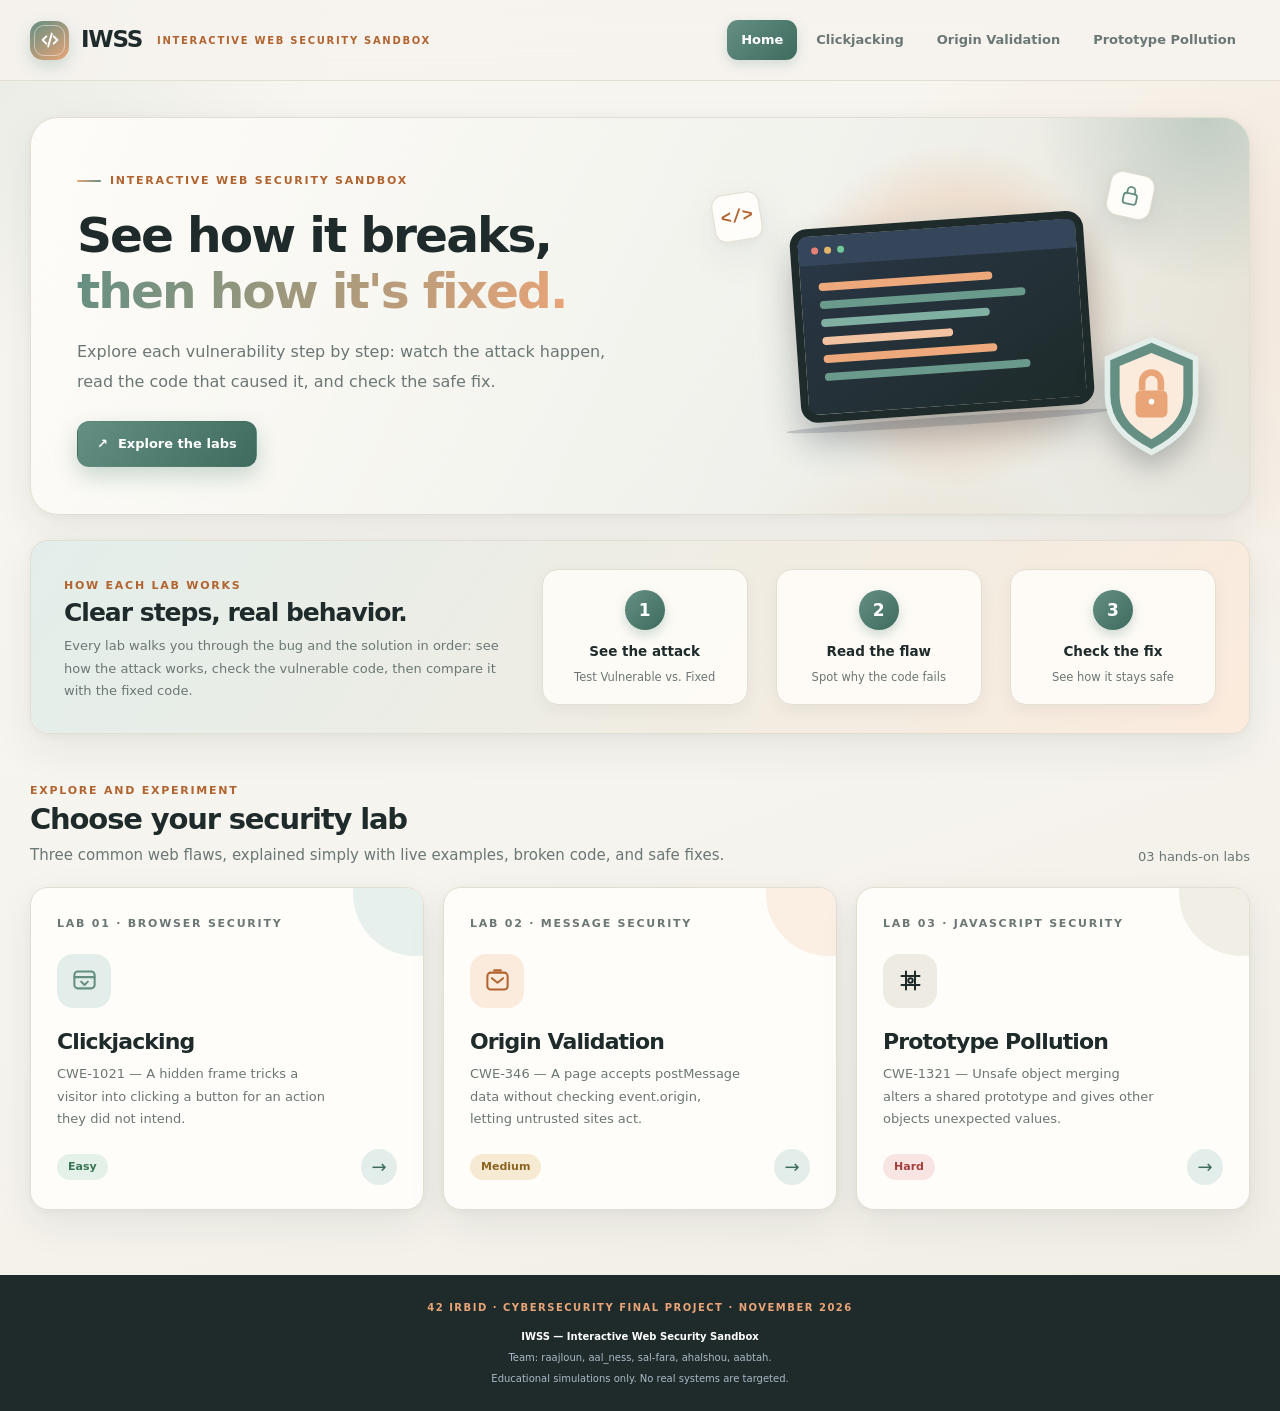
==== commit 4ea290ef: ":)" ====
--- a/index.html
+++ b/index.html
@@ -4,16 +4,16 @@
   <meta charset="utf-8" />
   <meta name="viewport" content="width=device-width,initial-scale=1" />
   <meta name="theme-color" content="#F6F4EE" />
-  <meta name="description" content="Ghurir — three safe, interactive web security labs where you see how vulnerabilities happen, read the broken code, and check the fix." />
-  <title>Ghurir — Interactive Web Security Sandbox</title>
+  <meta name="description" content="IWSS — three safe, interactive web security labs where you see how vulnerabilities happen, read the broken code, and check the fix." />
+  <title>IWSS — Interactive Web Security Sandbox</title>
   <link rel="stylesheet" href="assets/css/style.css" />
 </head>
 <body>
 <header>
   <nav aria-label="Primary navigation">
-    <a class="brand" href="index.html" aria-label="Ghurir home">
+    <a class="brand" href="index.html" aria-label="IWSS home">
       <span class="brand-mark"><svg viewBox="0 0 24 24" fill="none" stroke="currentColor" stroke-width="2.1" stroke-linecap="round" stroke-linejoin="round" aria-hidden="true"><path d="m8 8-4 4 4 4M16 8l4 4-4 4M14 5l-4 14"/></svg></span>
-      <span class="brand-name">Ghurir</span><span class="brand-meta">Security Lab</span>
+      <span class="brand-name">IWSS</span><span class="brand-meta">Interactive Web Security Sandbox</span>
     </a>
     <div class="links">
       <a href="index.html" class="here" aria-current="page">Home</a>
@@ -103,7 +103,7 @@
 <footer>
   <div class="foot">
     <p class="footer-kicker">42 Irbid · Cybersecurity Final Project · November 2026</p>
-    <p><b>Ghurir — Interactive Web Security Sandbox</b></p>
+    <p><b>IWSS — Interactive Web Security Sandbox</b></p>
     <p>Team: raajloun, aal_ness, sal-fara, ahalshou, aabtah.</p>
     <p>Educational simulations only. No real systems are targeted.</p>
   </div>
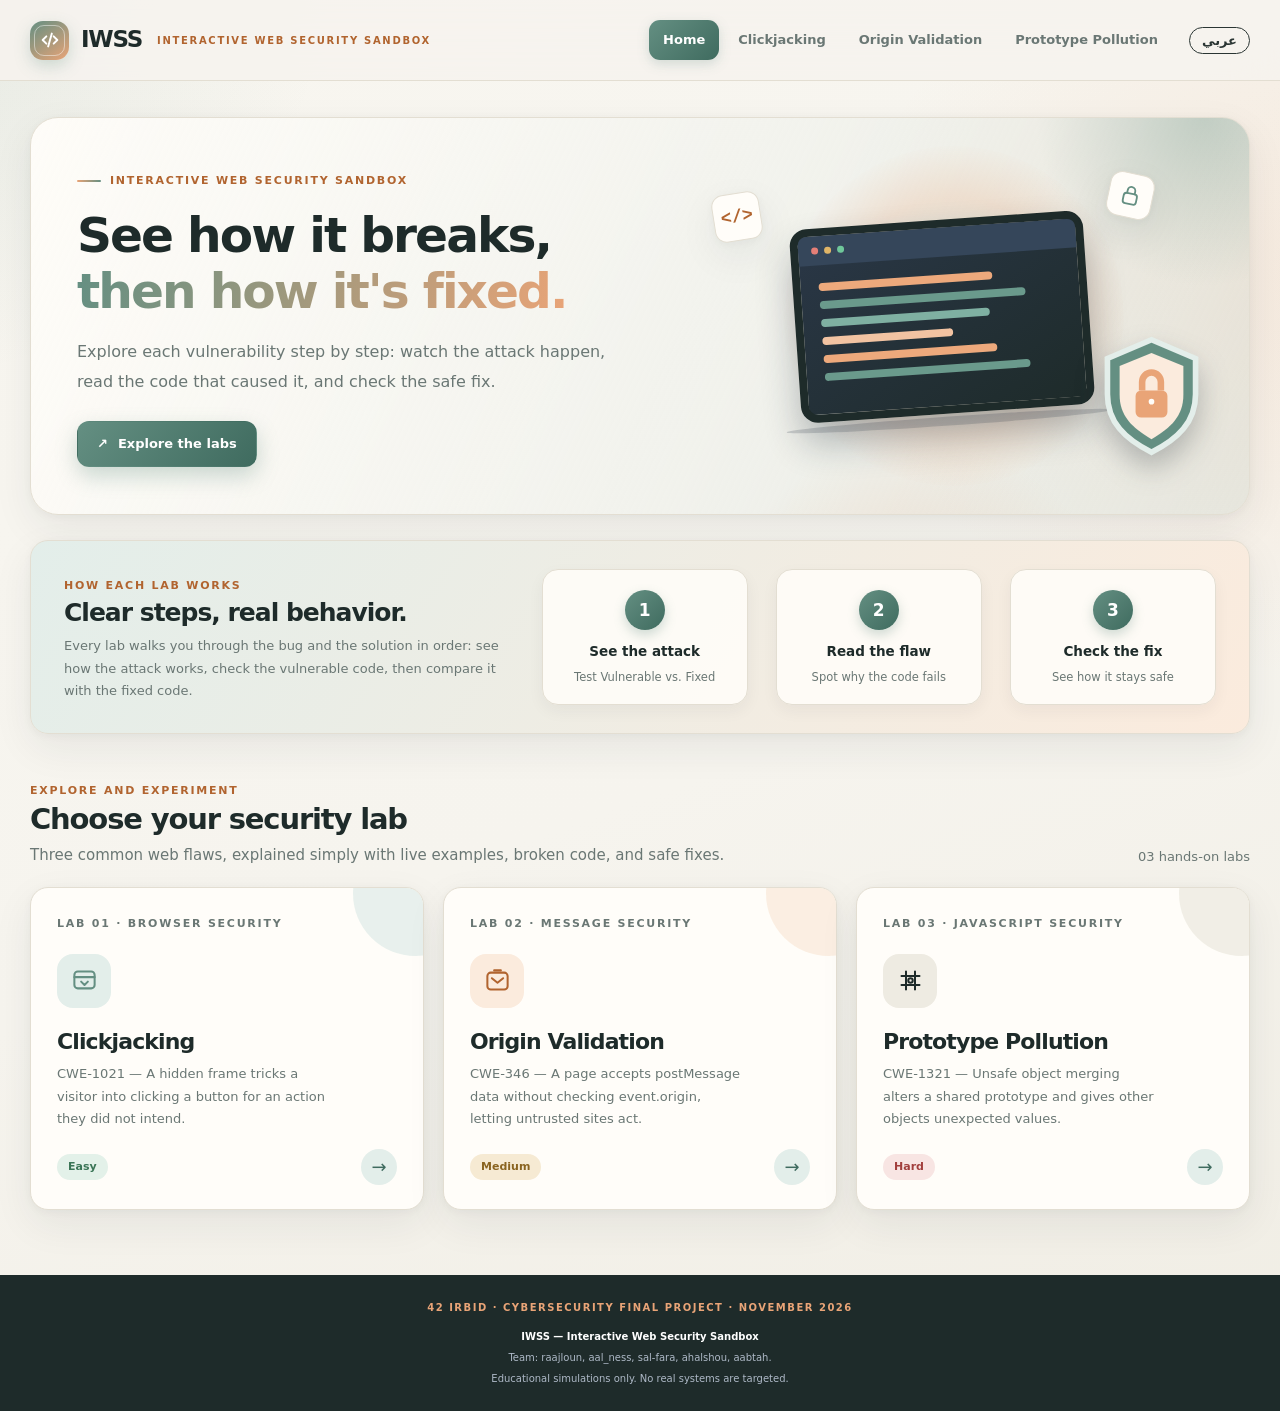
==== commit 8412238c: "add: Arabic language added" ====
--- a/index.html
+++ b/index.html
@@ -109,5 +109,6 @@
   </div>
 </footer>
 <script src="assets/js/ui.js"></script>
+<script src="assets/js/i18n.js"></script>
 </body>
 </html>
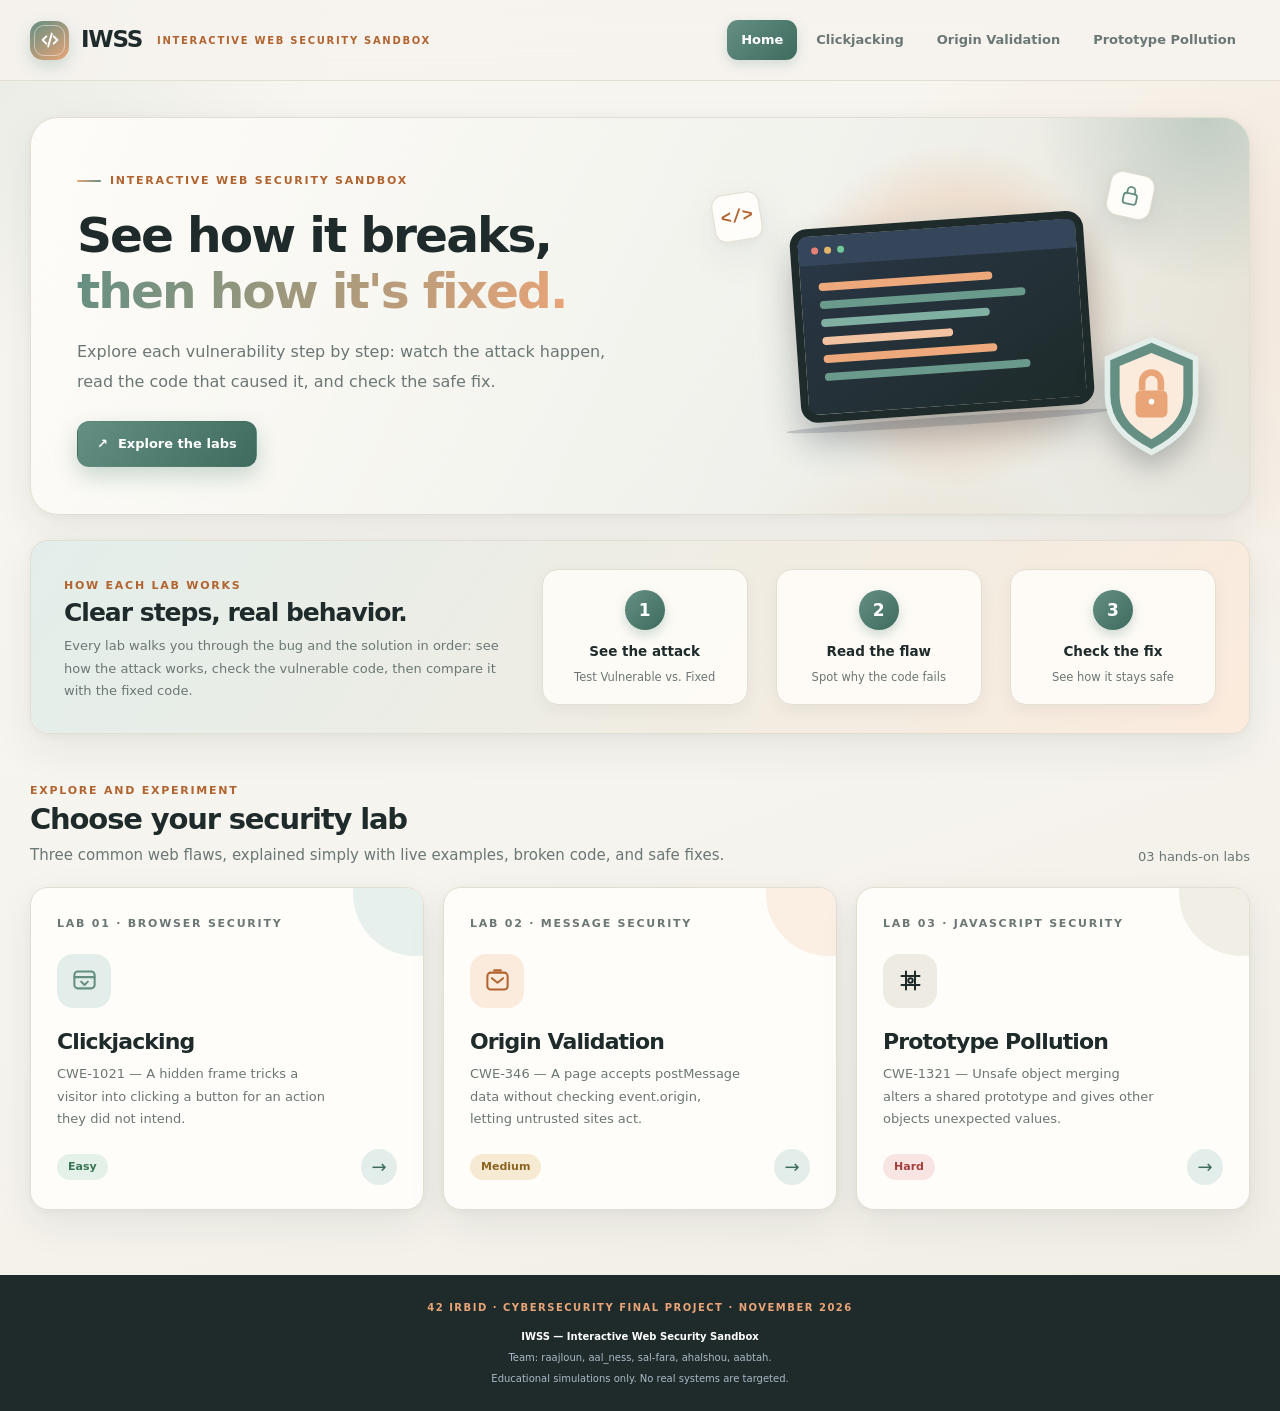
==== commit a6b09ff4: "Del: Delete Arabic" ====
--- a/index.html
+++ b/index.html
@@ -109,6 +109,5 @@
   </div>
 </footer>
 <script src="assets/js/ui.js"></script>
-<script src="assets/js/i18n.js"></script>
 </body>
 </html>
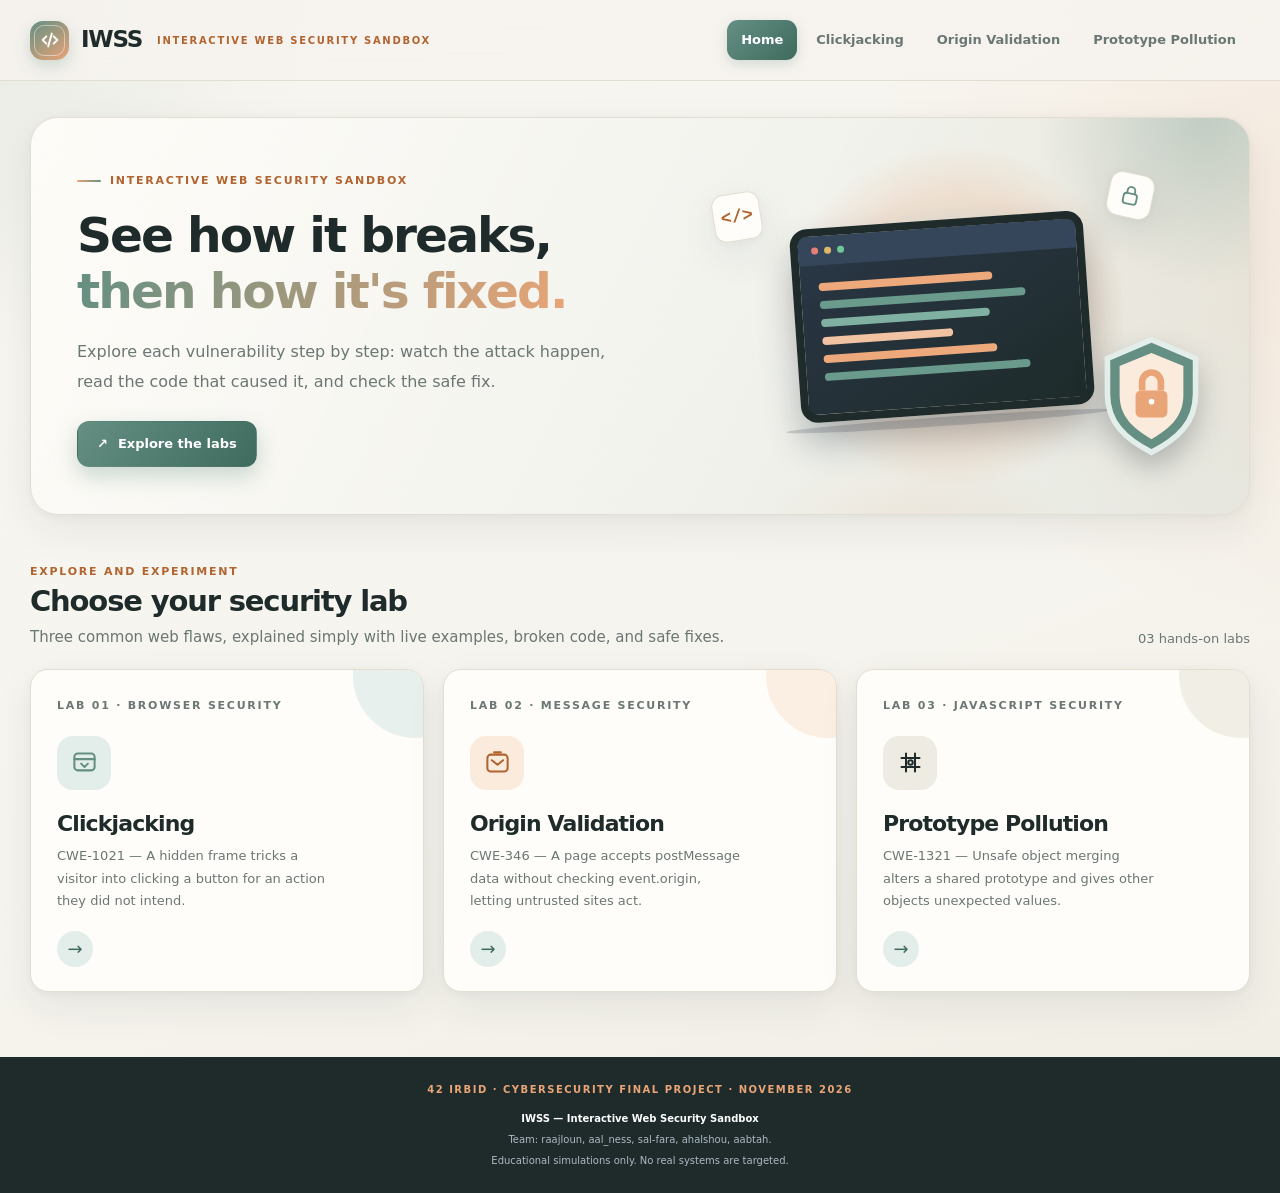
==== commit c3774716: ":)" ====
--- a/index.html
+++ b/index.html
@@ -44,30 +44,6 @@
       <div class="art-spark lock"><svg width="23" height="23" viewBox="0 0 24 24" fill="none" stroke="currentColor" stroke-width="1.9" stroke-linecap="round"><rect x="5" y="10" width="14" height="11" rx="3"/><path d="M8 10V7a4 4 0 1 1 8 0v3"/></svg></div>
     </div>
   </section>
-  <section class="card how" id="how-it-works">
-    <div>
-      <span class="section-kicker">How each lab works</span>
-      <h2>Clear steps, real behavior.</h2>
-      <p>Every lab walks you through the bug and the solution in order: see how the attack works, check the vulnerable code, then compare it with the fixed code.</p>
-    </div>
-    <div class="flow">
-      <div class="flow-step">
-        <div class="flow-num">1</div>
-        <b>See the attack</b>
-        <small>Test Vulnerable vs. Fixed</small>
-      </div>
-      <div class="flow-step">
-        <div class="flow-num">2</div>
-        <b>Read the flaw</b>
-        <small>Spot why the code fails</small>
-      </div>
-      <div class="flow-step">
-        <div class="flow-num">3</div>
-        <b>Check the fix</b>
-        <small>See how it stays safe</small>
-      </div>
-    </div>
-  </section>
   <div id="labs" class="section-heading">
     <div>
       <span class="section-kicker">Explore and experiment</span>
@@ -82,21 +58,21 @@
       <div class="lab-icon"><svg viewBox="0 0 24 24" fill="none" stroke="currentColor" stroke-width="1.8" stroke-linecap="round" stroke-linejoin="round" aria-hidden="true"><rect x="3" y="4" width="18" height="15" rx="3"/><path d="M3 9h18m-12 4 3 3 3-3"/></svg></div>
       <h3>Clickjacking</h3>
       <p>CWE-1021 — A hidden frame tricks a visitor into clicking a button for an action they did not intend.</p>
-      <div class="card-bottom"><span class="pill Easy">Easy</span><a class="round-arrow" href="labs/clickjacking.html" aria-label="Open Clickjacking lab">→</a></div>
+      <div class="card-bottom"></div><a class="round-arrow" href="labs/clickjacking.html" aria-label="Open Clickjacking lab">→</a></div>
     </article>
     <article class="card lab-card" style="--lab-tint:var(--accent-soft);--lab-icon:var(--accent-deep)">
       <span class="lab-num">Lab 02 · Message security</span>
       <div class="lab-icon"><svg viewBox="0 0 24 24" fill="none" stroke="currentColor" stroke-width="1.8" stroke-linecap="round" stroke-linejoin="round" aria-hidden="true"><rect x="3" y="5" width="18" height="15" rx="3"/><path d="m7 10 5 4 5-4M9 3h6"/></svg></div>
       <h3>Origin Validation</h3>
       <p>CWE-346 — A page accepts postMessage data without checking event.origin, letting untrusted sites act.</p>
-      <div class="card-bottom"><span class="pill Medium">Medium</span><a class="round-arrow" href="labs/origin-validation.html" aria-label="Open Origin Validation lab">→</a></div>
+      <div class="card-bottom"><a class="round-arrow" href="labs/origin-validation.html" aria-label="Open Origin Validation lab">→</a></div>
     </article>
     <article class="card lab-card" style="--lab-tint:var(--bg-2);--lab-icon:var(--code)">
       <span class="lab-num">Lab 03 · JavaScript security</span>
       <div class="lab-icon"><svg viewBox="0 0 24 24" fill="none" stroke="currentColor" stroke-width="1.8" stroke-linecap="round" stroke-linejoin="round" aria-hidden="true"><path d="M4 8h16M8 4v16M16 4v16M4 16h16"/><circle cx="12" cy="12" r="2"/></svg></div>
       <h3>Prototype Pollution</h3>
       <p>CWE-1321 — Unsafe object merging alters a shared prototype and gives other objects unexpected values.</p>
-      <div class="card-bottom"><span class="pill Hard">Hard</span><a class="round-arrow" href="labs/prototype-pollution.html" aria-label="Open Prototype Pollution lab">→</a></div>
+      <div class="card-bottom"><a class="round-arrow" href="labs/prototype-pollution.html" aria-label="Open Prototype Pollution lab">→</a></div>
     </article>
   </section>
 </main>
--- a/assets/css/style.css
+++ b/assets/css/style.css
@@ -1,5 +1,5 @@
 /* ==========================================================
-   GHURIR — Unified visual identity (Sage × Soft Apricot)
+   IWSS — Unified visual identity (Sage × Soft Apricot)
    Change a colour ONCE in :root and the whole site follows.
    ========================================================== */
 
@@ -92,9 +92,12 @@
 .eyebrow::before { content: ""; display: block; width: 24px; height: 2px; border-radius: 4px; background: linear-gradient(90deg, var(--accent), var(--primary)) }
 .tag { display: inline-flex; align-items: center; width: fit-content; gap: 8px; border: 1px solid var(--primary-line); border-radius: 99px; padding: 6px 14px; background: var(--primary-soft); color: var(--primary-deep); font: 650 12px/1.4 ui-monospace, SFMono-Regular, Menlo, Consolas, monospace; margin: 0 0 10px }
 .card { background: var(--card); border: 1px solid var(--bd); border-radius: var(--radius); padding: 27px 30px; margin: 18px 0; box-shadow: var(--shadow) }
-.pill { display: inline-block; background: var(--ok-soft); color: #3A7556; padding: 4px 11px; border-radius: 999px; font-size: 11px; font-weight: 800 }
-.pill.Medium { background: #F6EAD3; color: #8A6420 }
-.pill.Hard   { background: var(--bad-soft); color: #A23F3D }
+/* Difficulty pill: neutral colours + dots (red/green are reserved for Vulnerable/Fixed) */
+.pill { display: inline-flex; align-items: center; gap: 8px; background: var(--bg-2); color: var(--tx); border: 1px solid var(--bd); padding: 4px 11px; border-radius: 999px; font-size: 11px; font-weight: 800 }
+.pill::after { color: var(--accent-deep); letter-spacing: .15em }
+.pill.Easy::after   { content: "●○○" }
+.pill.Medium::after { content: "●●○" }
+.pill.Hard::after   { content: "●●●" }
 .btn { display: inline-flex; align-items: center; justify-content: center; gap: 10px; min-height: 44px; padding: 11px 19px; border-radius: 12px; text-decoration: none; font-size: 13px; font-weight: 750; border: 1px solid transparent; transition: transform .23s, box-shadow .23s, background .23s, color .23s }
 .btn:hover { transform: translateY(-2px) }
 .btn-primary { background: linear-gradient(130deg, var(--primary), var(--primary-deep)); color: #fff; box-shadow: 0 9px 21px rgb(var(--p-rgb) / .32) }
@@ -156,22 +159,6 @@
 .round-arrow { width: 36px; height: 36px; border-radius: 50%; display: grid; place-items: center; background: var(--primary-soft); color: var(--primary-deep); font-size: 18px; text-decoration: none; transition: transform .2s, background .2s, color .2s }
 .lab-card:hover .round-arrow { transform: translateX(3px); background: var(--accent); color: var(--on-accent) }
 
-.how { margin-top: 25px; display: grid; grid-template-columns: .8fr 1.2fr; gap: 28px; align-items: center; padding: 28px 33px; background: linear-gradient(125deg, var(--primary-soft), var(--accent-soft)) }
-.how h2 { font-size: 25px; margin: 0 0 7px }
-.how p { font-size: 13px; color: var(--mu); margin: 0 }
-.flow { display: grid; grid-template-columns: repeat(3, 1fr); gap: 28px; margin: 0 }
-.flow-step {
-  position: relative; display: flex; flex-direction: column; align-items: center; text-align: center; gap: 6px;
-  padding: 20px 12px 18px; background: rgba(255,253,249,.9); border: 1px solid var(--bd); border-radius: 16px;
-  box-shadow: 0 6px 16px rgba(31,42,55,.05);
-}
-.flow-num {
-  width: 40px; height: 40px; border-radius: 50%; display: grid; place-items: center; margin-bottom: 4px;
-  background: linear-gradient(135deg, var(--primary), var(--primary-deep)); color: #fff;
-  font-size: 17px; font-weight: 800; box-shadow: 0 5px 12px rgb(var(--p-rgb) / .30);
-}
-.flow-step b { font-size: 13.5px; color: var(--code) }
-.flow-step small { font-size: 11.5px; color: var(--mu); line-height: 1.4 }
 
 /* 6. LAB PAGES — SHARED STRUCTURE & CODE BLOCKS ------------ */
 .lab-page { padding-top: 34px }
@@ -365,7 +352,6 @@
   .art-screen { transform: scale(.87) rotate(-4deg) }
   .grid { grid-template-columns: 1fr }
   .lab-card { min-height: 210px }
-  .how { grid-template-columns: 1fr }
 }
 
 @media (max-width: 760px) {
@@ -399,7 +385,6 @@
   .section-note { display: none }
   .card { padding: 20px 17px }
   .lab-heading h1 { font-size: 32px }
-  .flow { grid-template-columns: 1fr; gap: 20px }
 }
 
 @media (prefers-reduced-motion: reduce) {
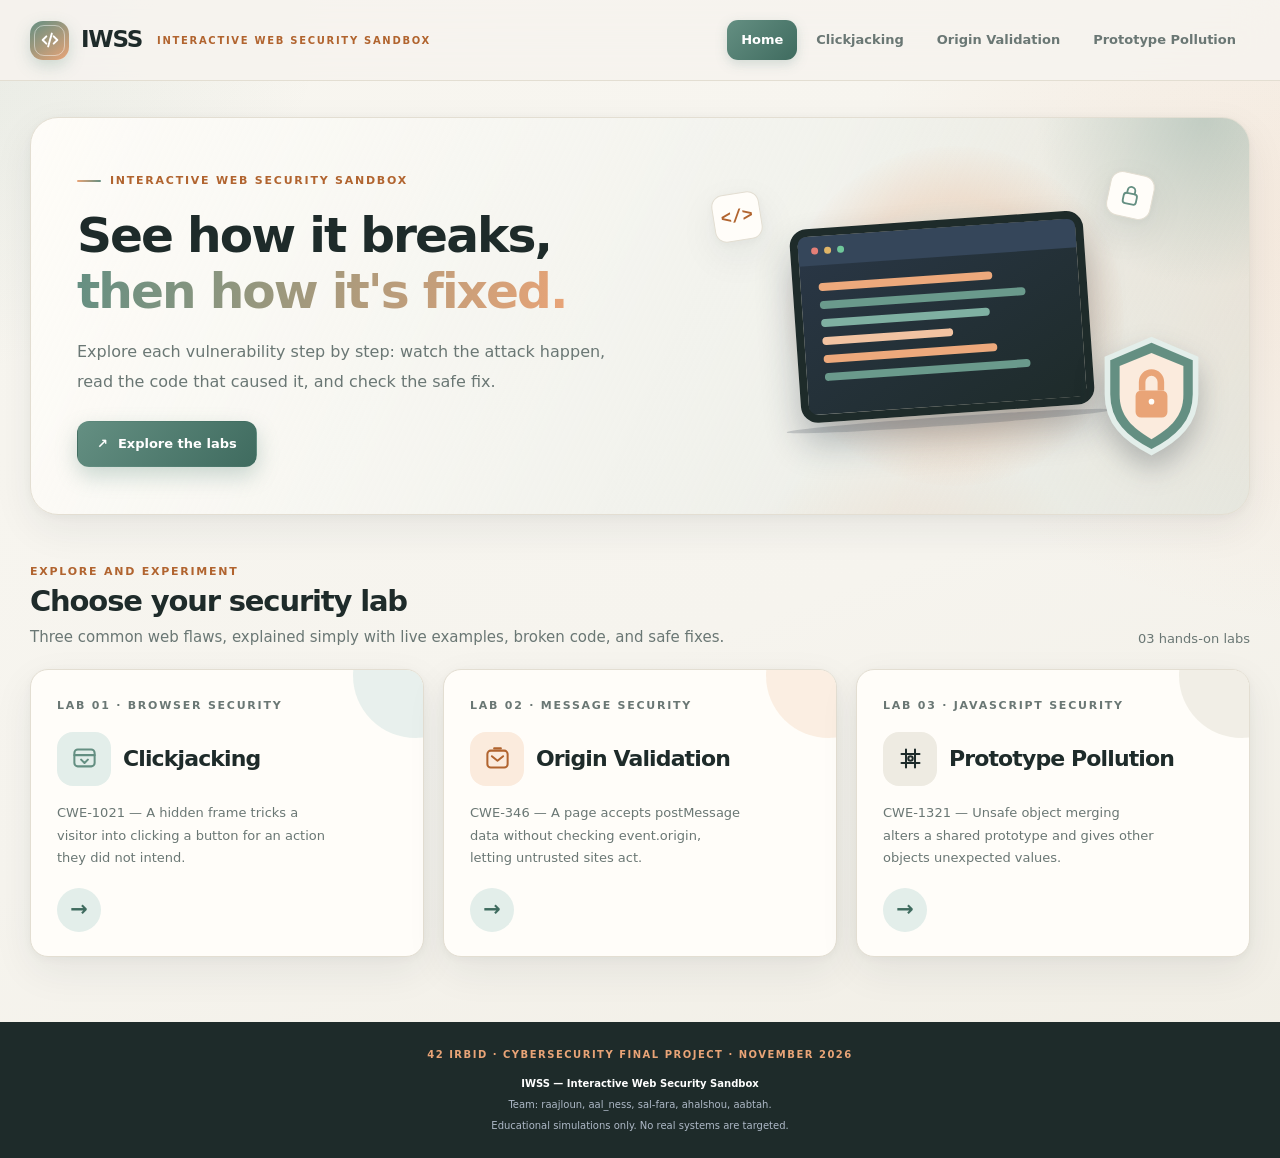
==== commit 0b0c1191: ":)" ====
--- a/index.html
+++ b/index.html
@@ -53,26 +53,40 @@
     <span class="section-note">03 hands-on labs</span>
   </div>
   <section class="grid" aria-label="Security labs">
-    <article class="card lab-card" style="--lab-tint:var(--primary-soft);--lab-icon:var(--primary)">
+    <article class="card lab-card" style="--lab-tint:var(--primary-soft);--lab-icon:var(--primary)" onclick="window.location.href='labs/clickjacking.html'">
       <span class="lab-num">Lab 01 · Browser security</span>
-      <div class="lab-icon"><svg viewBox="0 0 24 24" fill="none" stroke="currentColor" stroke-width="1.8" stroke-linecap="round" stroke-linejoin="round" aria-hidden="true"><rect x="3" y="4" width="18" height="15" rx="3"/><path d="M3 9h18m-12 4 3 3 3-3"/></svg></div>
-      <h3>Clickjacking</h3>
+      <div class="lab-top">
+        <div class="lab-icon"><svg viewBox="0 0 24 24" fill="none" stroke="currentColor" stroke-width="1.8" stroke-linecap="round" stroke-linejoin="round" aria-hidden="true"><rect x="3" y="4" width="18" height="15" rx="3"/><path d="M3 9h18m-12 4 3 3 3-3"/></svg></div>
+        <h3>Clickjacking</h3>
+      </div>
       <p>CWE-1021 — A hidden frame tricks a visitor into clicking a button for an action they did not intend.</p>
-      <div class="card-bottom"></div><a class="round-arrow" href="labs/clickjacking.html" aria-label="Open Clickjacking lab">→</a></div>
+      <div class="card-bottom">
+        <a class="round-arrow" href="labs/clickjacking.html" aria-label="Open Clickjacking lab">→</a>
+      </div>
     </article>
-    <article class="card lab-card" style="--lab-tint:var(--accent-soft);--lab-icon:var(--accent-deep)">
+
+    <article class="card lab-card" style="--lab-tint:var(--accent-soft);--lab-icon:var(--accent-deep)" onclick="window.location.href='labs/origin-validation.html'">
       <span class="lab-num">Lab 02 · Message security</span>
-      <div class="lab-icon"><svg viewBox="0 0 24 24" fill="none" stroke="currentColor" stroke-width="1.8" stroke-linecap="round" stroke-linejoin="round" aria-hidden="true"><rect x="3" y="5" width="18" height="15" rx="3"/><path d="m7 10 5 4 5-4M9 3h6"/></svg></div>
-      <h3>Origin Validation</h3>
+      <div class="lab-top">
+        <div class="lab-icon"><svg viewBox="0 0 24 24" fill="none" stroke="currentColor" stroke-width="1.8" stroke-linecap="round" stroke-linejoin="round" aria-hidden="true"><rect x="3" y="5" width="18" height="15" rx="3"/><path d="m7 10 5 4 5-4M9 3h6"/></svg></div>
+        <h3>Origin Validation</h3>
+      </div>
       <p>CWE-346 — A page accepts postMessage data without checking event.origin, letting untrusted sites act.</p>
-      <div class="card-bottom"><a class="round-arrow" href="labs/origin-validation.html" aria-label="Open Origin Validation lab">→</a></div>
+      <div class="card-bottom">
+        <a class="round-arrow" href="labs/origin-validation.html" aria-label="Open Origin Validation lab">→</a>
+      </div>
     </article>
-    <article class="card lab-card" style="--lab-tint:var(--bg-2);--lab-icon:var(--code)">
+
+    <article class="card lab-card" style="--lab-tint:var(--bg-2);--lab-icon:var(--code)" onclick="window.location.href='labs/prototype-pollution.html'">
       <span class="lab-num">Lab 03 · JavaScript security</span>
-      <div class="lab-icon"><svg viewBox="0 0 24 24" fill="none" stroke="currentColor" stroke-width="1.8" stroke-linecap="round" stroke-linejoin="round" aria-hidden="true"><path d="M4 8h16M8 4v16M16 4v16M4 16h16"/><circle cx="12" cy="12" r="2"/></svg></div>
-      <h3>Prototype Pollution</h3>
+      <div class="lab-top">
+        <div class="lab-icon"><svg viewBox="0 0 24 24" fill="none" stroke="currentColor" stroke-width="1.8" stroke-linecap="round" stroke-linejoin="round" aria-hidden="true"><path d="M4 8h16M8 4v16M16 4v16M4 16h16"/><circle cx="12" cy="12" r="2"/></svg></div>
+        <h3>Prototype Pollution</h3>
+      </div>
       <p>CWE-1321 — Unsafe object merging alters a shared prototype and gives other objects unexpected values.</p>
-      <div class="card-bottom"><a class="round-arrow" href="labs/prototype-pollution.html" aria-label="Open Prototype Pollution lab">→</a></div>
+      <div class="card-bottom">
+        <a class="round-arrow" href="labs/prototype-pollution.html" aria-label="Open Prototype Pollution lab">→</a>
+      </div>
     </article>
   </section>
 </main>
--- a/assets/css/style.css
+++ b/assets/css/style.css
@@ -1,9 +1,3 @@
-/* ==========================================================
-   IWSS — Unified visual identity (Sage × Soft Apricot)
-   Change a colour ONCE in :root and the whole site follows.
-   ========================================================== */
-
-/* 1. DESIGN TOKENS ---------------------------------------- */
 :root {
   color-scheme: light;
   --primary:      #648F82;   --primary-deep: #3F6B5F;
@@ -92,7 +86,6 @@
 .eyebrow::before { content: ""; display: block; width: 24px; height: 2px; border-radius: 4px; background: linear-gradient(90deg, var(--accent), var(--primary)) }
 .tag { display: inline-flex; align-items: center; width: fit-content; gap: 8px; border: 1px solid var(--primary-line); border-radius: 99px; padding: 6px 14px; background: var(--primary-soft); color: var(--primary-deep); font: 650 12px/1.4 ui-monospace, SFMono-Regular, Menlo, Consolas, monospace; margin: 0 0 10px }
 .card { background: var(--card); border: 1px solid var(--bd); border-radius: var(--radius); padding: 27px 30px; margin: 18px 0; box-shadow: var(--shadow) }
-/* Difficulty pill: neutral colours + dots (red/green are reserved for Vulnerable/Fixed) */
 .pill { display: inline-flex; align-items: center; gap: 8px; background: var(--bg-2); color: var(--tx); border: 1px solid var(--bd); padding: 4px 11px; border-radius: 999px; font-size: 11px; font-weight: 800 }
 .pill::after { color: var(--accent-deep); letter-spacing: .15em }
 .pill.Easy::after   { content: "●○○" }
@@ -147,18 +140,26 @@
 .section-note { font-size: 13px; color: var(--mu); white-space: nowrap }
 
 .grid { display: grid; grid-template-columns: repeat(3, minmax(0,1fr)); gap: 19px }
-.lab-card { position: relative; margin: 0; padding: 27px 26px 24px; min-height: 257px; display: flex; flex-direction: column; align-items: flex-start; transition: transform .26s, box-shadow .26s, border-color .26s; overflow: hidden }
+.lab-card {
+  position: relative; cursor: pointer; margin: 0; padding: 27px 26px 24px; min-height: 257px;
+  display: flex; flex-direction: column; align-items: flex-start; overflow: hidden;
+  transition: transform .26s, box-shadow .26s, border-color .26s;
+}
 .lab-card:hover { transform: translateY(-6px); box-shadow: var(--shadow-hover); border-color: var(--lab-icon, var(--primary)) }
 .lab-card::after { content: ""; position: absolute; width: 125px; height: 125px; border-radius: 50%; right: -55px; top: -57px; background: var(--lab-tint, var(--primary-soft)); opacity: .8; pointer-events: none }
-.lab-card .lab-num { font-size: 11px; font-weight: 800; letter-spacing: .16em; color: var(--mu); text-transform: uppercase; margin-bottom: 20px }
-.lab-card .lab-icon { width: 54px; height: 54px; border-radius: 16px; display: grid; place-items: center; background: var(--lab-tint, var(--primary-soft)); color: var(--lab-icon, var(--primary)); margin-bottom: 20px }
+.lab-card .lab-num { font-size: 11px; font-weight: 800; letter-spacing: .16em; color: var(--mu); text-transform: uppercase; margin-bottom: 16px }
+.lab-top { display: flex; align-items: center; gap: 12px; margin-bottom: 16px }
+.lab-card .lab-icon { width: 54px; height: 54px; flex-shrink: 0; border-radius: 16px; display: grid; place-items: center; background: var(--lab-tint, var(--primary-soft)); color: var(--lab-icon, var(--primary)) }
 .lab-card .lab-icon svg { width: 27px; height: 27px }
-.lab-card h3 { font-size: 22px; font-weight: 800; margin: 0 0 8px }
+.lab-card h3 { font-size: 22px; font-weight: 800; margin: 0 }
 .lab-card p { font-size: 13px; color: var(--mu); margin: 0 0 18px; max-width: 275px; line-height: 1.75 }
 .lab-card .card-bottom { display: flex; align-items: center; justify-content: space-between; gap: 14px; margin-top: auto; width: 100% }
-.round-arrow { width: 36px; height: 36px; border-radius: 50%; display: grid; place-items: center; background: var(--primary-soft); color: var(--primary-deep); font-size: 18px; text-decoration: none; transition: transform .2s, background .2s, color .2s }
+.round-arrow {
+  width: 44px; height: 44px; border-radius: 50%; display: grid; place-items: center;
+  background: var(--primary-soft); color: var(--primary-deep); font-size: 21px; font-weight: 700;
+  text-decoration: none; transition: transform .2s, background .2s, color .2s;
+}
 .lab-card:hover .round-arrow { transform: translateX(3px); background: var(--accent); color: var(--on-accent) }
-
 
 /* 6. LAB PAGES — SHARED STRUCTURE & CODE BLOCKS ------------ */
 .lab-page { padding-top: 34px }
